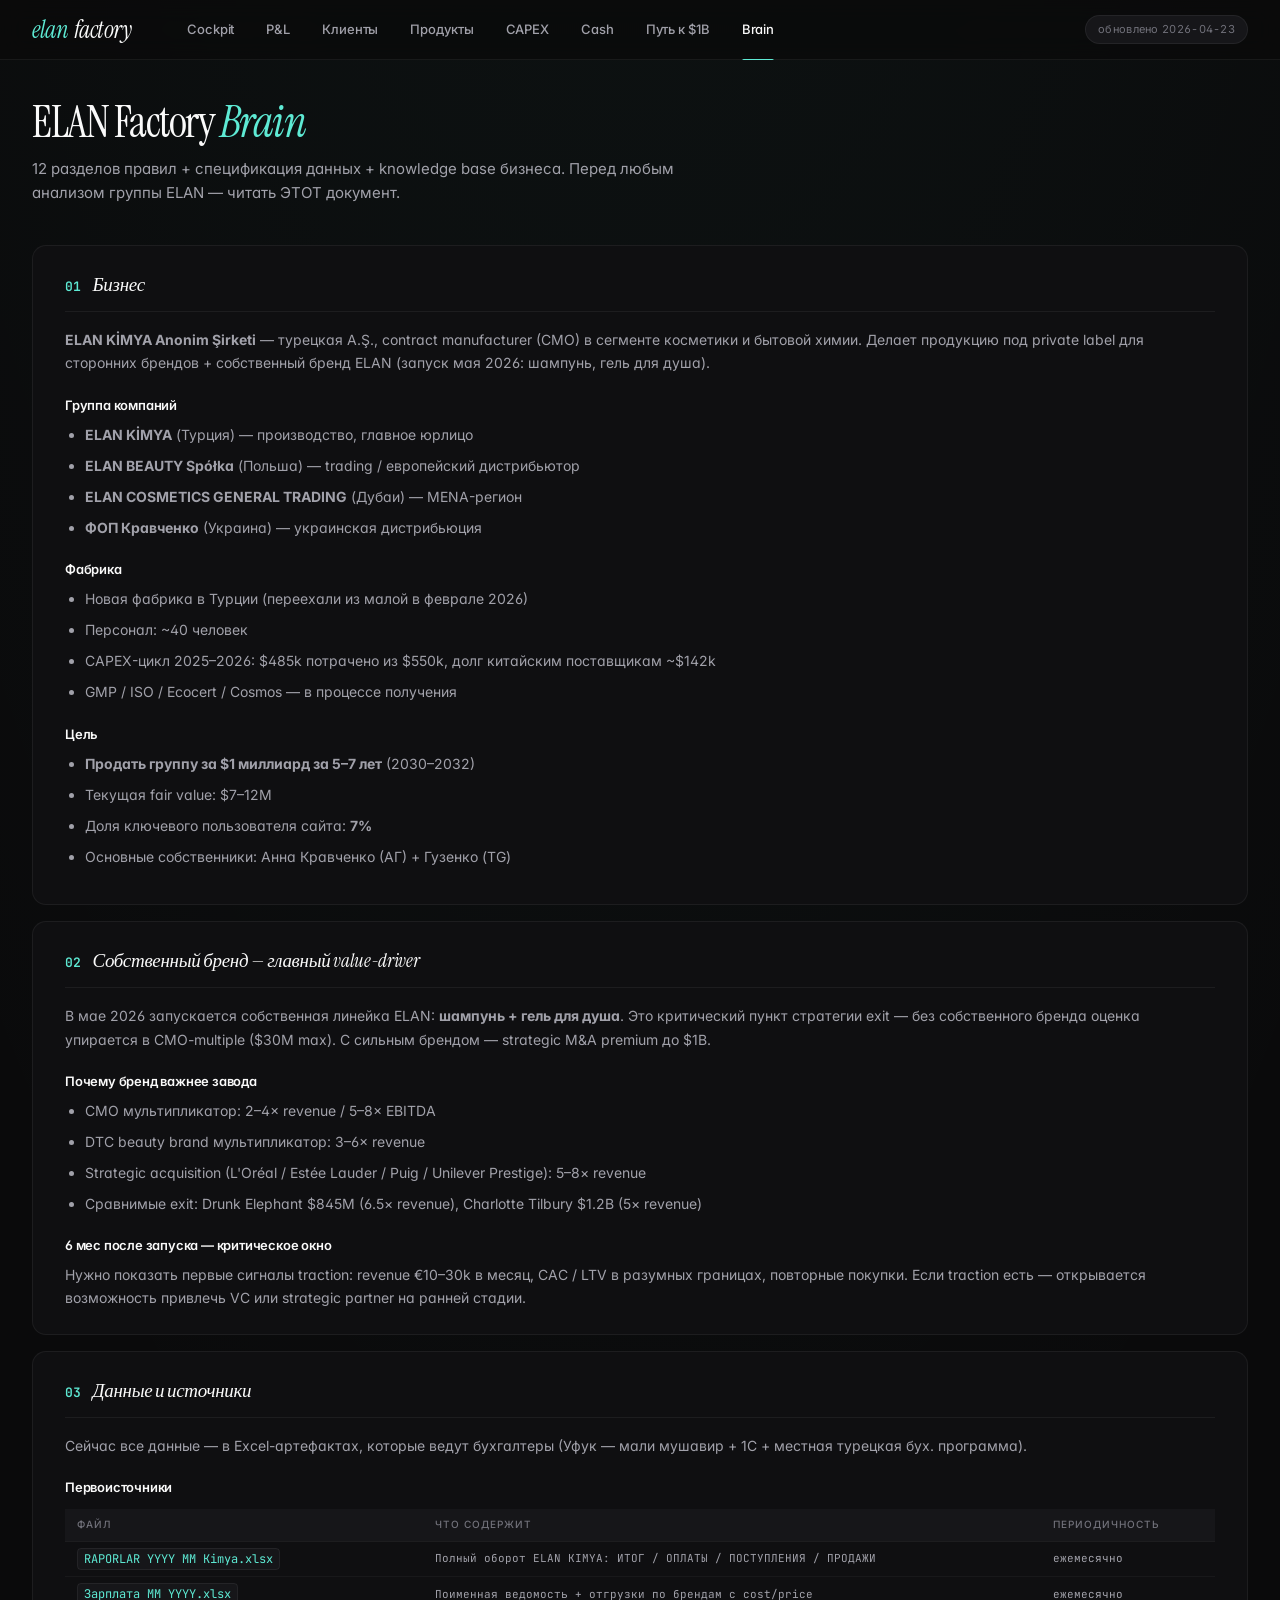
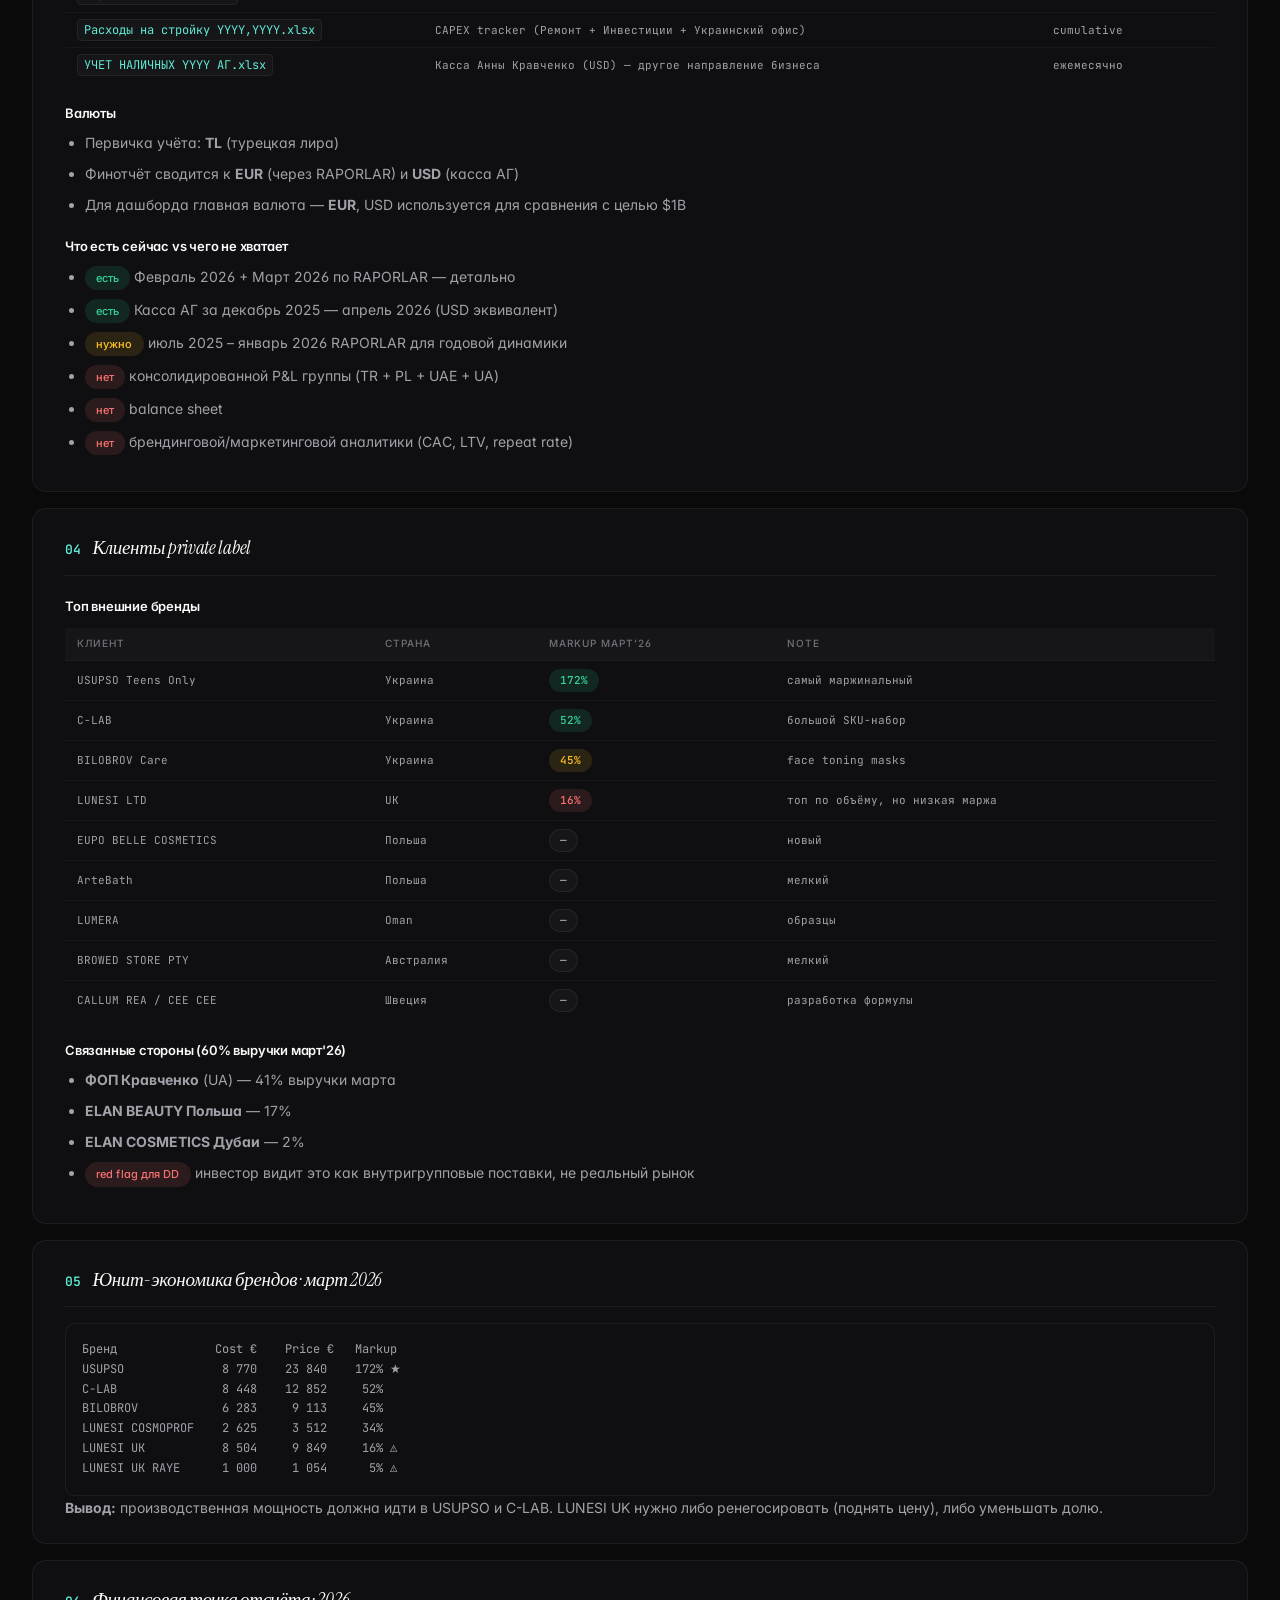
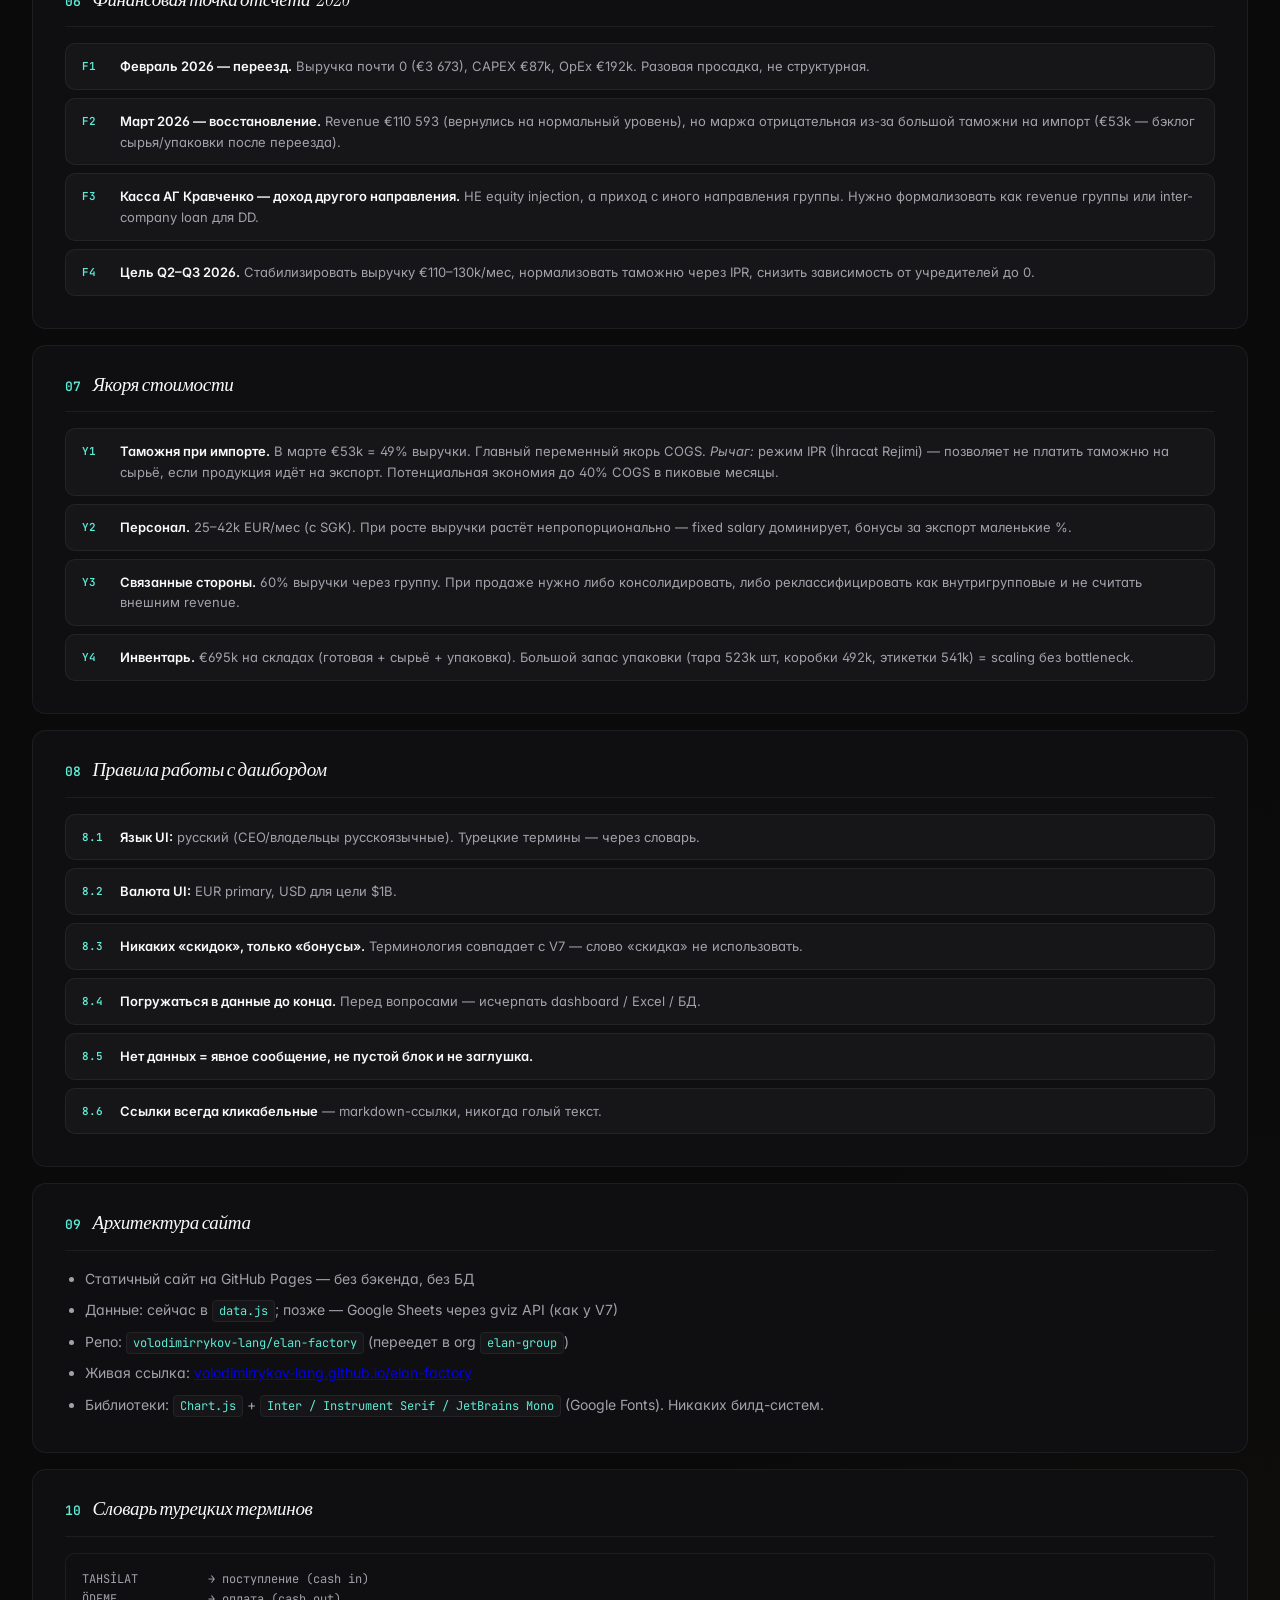
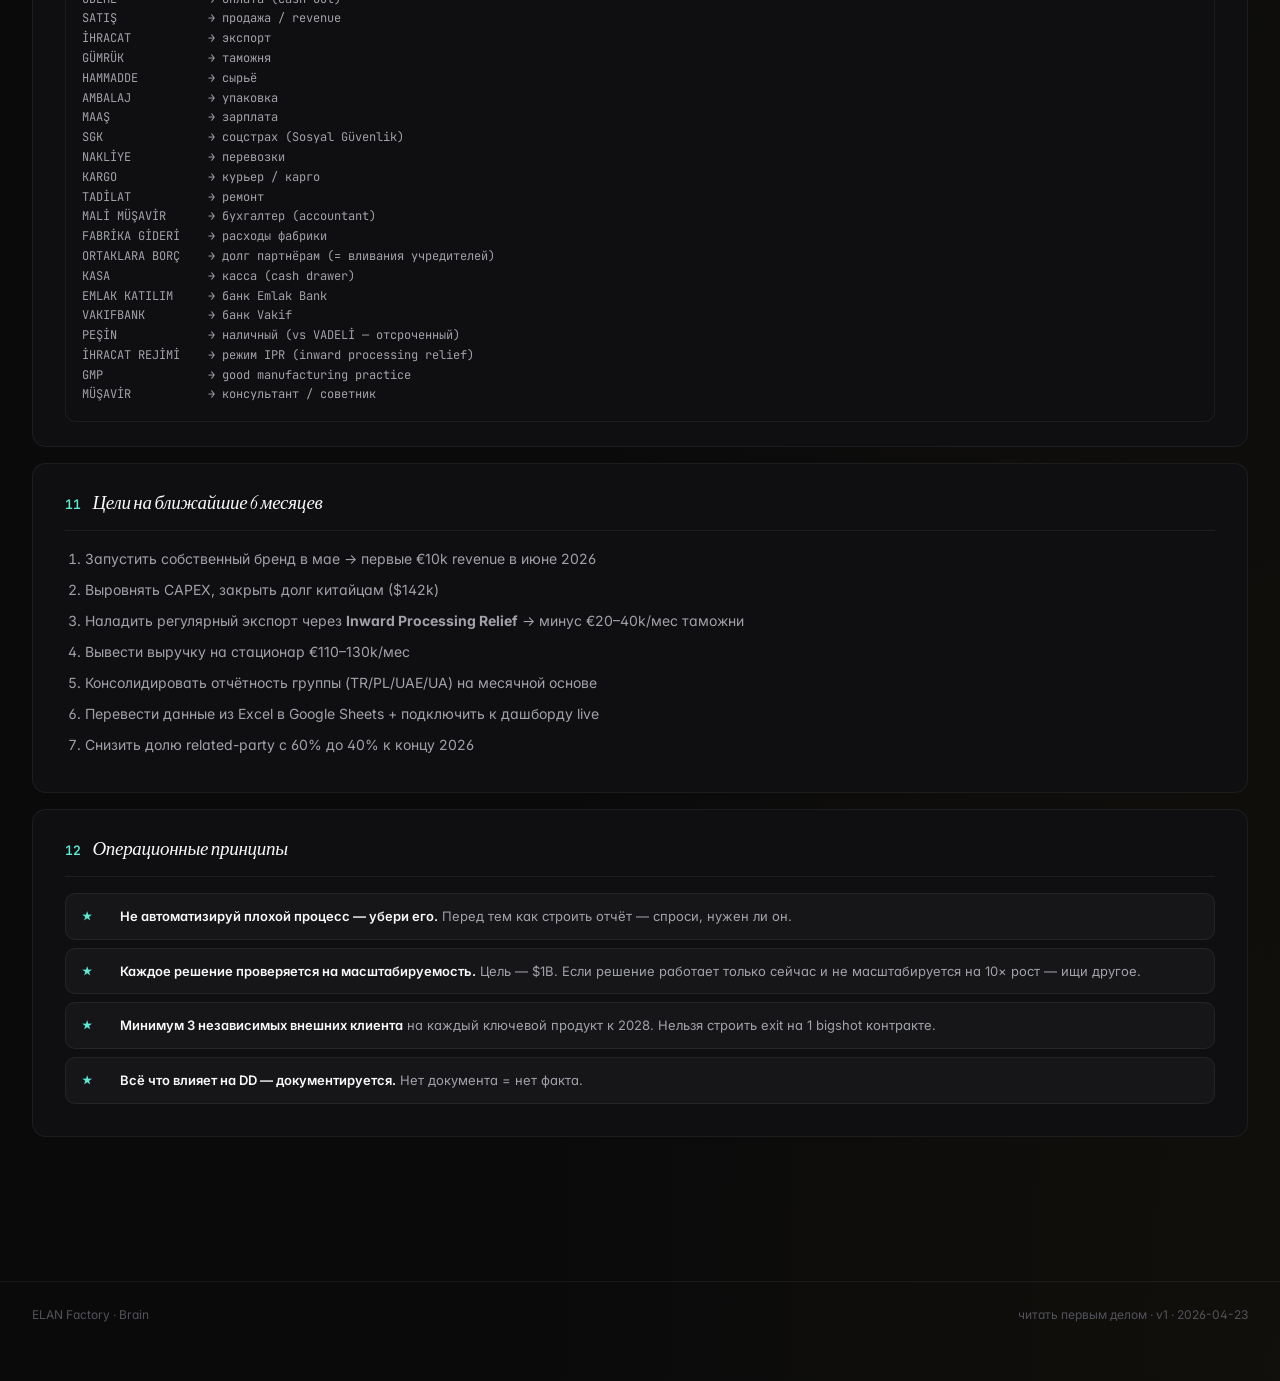
==== docs/brain.html @ 3dd820d6 "Premium redesign: Mercury/Ramp style, polished charts, V7-style brain" ====
<!doctype html>
<html lang="ru">
<head>
<meta charset="utf-8">
<meta name="viewport" content="width=device-width, initial-scale=1">
<title>ELAN Factory · Brain — правила и спецификация</title>
<link rel="preconnect" href="https://fonts.googleapis.com">
<link rel="preconnect" href="https://fonts.gstatic.com" crossorigin>
<link href="https://fonts.googleapis.com/css2?family=Instrument+Serif:ital@0;1&family=Inter:wght@400;500;600;700&family=JetBrains+Mono:wght@400;500;600&display=swap" rel="stylesheet">
<link rel="stylesheet" href="style.css">
</head>
<body>
<header>
  <a class="logo" href="index.html"><em>elan</em> factory</a>
  <nav>
    <a href="index.html">Cockpit</a>
    <a href="pnl.html">P&amp;L</a>
    <a href="clients.html">Клиенты</a>
    <a href="products.html">Продукты</a>
    <a href="capex.html">CAPEX</a>
    <a href="cashflow.html">Cash</a>
    <a href="path.html">Путь к $1B</a>
    <a href="brain.html" class="active">Brain</a>
  </nav>
  <span class="pill-date">обновлено 2026-04-23</span>
</header>

<main>
  <h1>ELAN Factory <em>Brain</em></h1>
  <p class="subtitle">12 разделов правил + спецификация данных + knowledge base бизнеса. Перед любым анализом группы ELAN — читать ЭТОТ документ.</p>

  <!-- 1. Бизнес -->
  <div class="section">
    <h2><span class="num">01</span>Бизнес</h2>
    <p><strong>ELAN KİMYA Anonim Şirketi</strong> — турецкая A.Ş., contract manufacturer (CMO) в сегменте косметики и бытовой химии. Делает продукцию под private label для сторонних брендов + собственный бренд ELAN (запуск мая 2026: шампунь, гель для душа).</p>

    <h3>Группа компаний</h3>
    <ul>
      <li><strong>ELAN KİMYA</strong> (Турция) — производство, главное юрлицо</li>
      <li><strong>ELAN BEAUTY Spółka</strong> (Польша) — trading / европейский дистрибьютор</li>
      <li><strong>ELAN COSMETICS GENERAL TRADING</strong> (Дубаи) — MENA-регион</li>
      <li><strong>ФОП Кравченко</strong> (Украина) — украинская дистрибьюция</li>
    </ul>

    <h3>Фабрика</h3>
    <ul>
      <li>Новая фабрика в Турции (переехали из малой в феврале 2026)</li>
      <li>Персонал: ~40 человек</li>
      <li>CAPEX-цикл 2025–2026: $485k потрачено из $550k, долг китайским поставщикам ~$142k</li>
      <li>GMP / ISO / Ecocert / Cosmos — в процессе получения</li>
    </ul>

    <h3>Цель</h3>
    <ul>
      <li><strong>Продать группу за $1 миллиард за 5–7 лет</strong> (2030–2032)</li>
      <li>Текущая fair value: $7–12M</li>
      <li>Доля ключевого пользователя сайта: <strong>7%</strong></li>
      <li>Основные собственники: Анна Кравченко (АГ) + Гузенко (TG)</li>
    </ul>
  </div>

  <!-- 2. Собственный бренд -->
  <div class="section">
    <h2><span class="num">02</span>Собственный бренд — главный value-driver</h2>
    <p>В мае 2026 запускается собственная линейка ELAN: <strong>шампунь + гель для душа</strong>. Это критический пункт стратегии exit — без собственного бренда оценка упирается в CMO-multiple ($30M max). С сильным брендом — strategic M&amp;A premium до $1B.</p>

    <h3>Почему бренд важнее завода</h3>
    <ul>
      <li>CMO мультипликатор: 2–4× revenue / 5–8× EBITDA</li>
      <li>DTC beauty brand мультипликатор: 3–6× revenue</li>
      <li>Strategic acquisition (L'Oréal / Estée Lauder / Puig / Unilever Prestige): 5–8× revenue</li>
      <li>Сравнимые exit: Drunk Elephant $845M (6.5× revenue), Charlotte Tilbury $1.2B (5× revenue)</li>
    </ul>

    <h3>6 мес после запуска — критическое окно</h3>
    <p>Нужно показать первые сигналы traction: revenue €10–30k в месяц, CAC / LTV в разумных границах, повторные покупки. Если traction есть — открывается возможность привлечь VC или strategic partner на ранней стадии.</p>
  </div>

  <!-- 3. Данные и источники -->
  <div class="section">
    <h2><span class="num">03</span>Данные и источники</h2>
    <p>Сейчас все данные — в Excel-артефактах, которые ведут бухгалтеры (Уфук — мали мушавир + 1С + местная турецкая бух. программа).</p>

    <h3>Первоисточники</h3>
    <table class="schema">
      <thead><tr><th>Файл</th><th>Что содержит</th><th>Периодичность</th></tr></thead>
      <tbody>
        <tr><td><code>RAPORLAR YYYY MM Kimya.xlsx</code></td><td>Полный оборот ELAN KIMYA: ИТОГ / ОПЛАТЫ / ПОСТУПЛЕНИЯ / ПРОДАЖИ</td><td>ежемесячно</td></tr>
        <tr><td><code>Зарплата MM YYYY.xlsx</code></td><td>Поименная ведомость + отгрузки по брендам с cost/price</td><td>ежемесячно</td></tr>
        <tr><td><code>Расходы на стройку YYYY,YYYY.xlsx</code></td><td>CAPEX tracker (Ремонт + Инвестиции + Украинский офис)</td><td>cumulative</td></tr>
        <tr><td><code>УЧЕТ НАЛИЧНЫХ YYYY АГ.xlsx</code></td><td>Касса Анны Кравченко (USD) — другое направление бизнеса</td><td>ежемесячно</td></tr>
      </tbody>
    </table>

    <h3>Валюты</h3>
    <ul>
      <li>Первичка учёта: <strong>TL</strong> (турецкая лира)</li>
      <li>Финотчёт сводится к <strong>EUR</strong> (через RAPORLAR) и <strong>USD</strong> (касса АГ)</li>
      <li>Для дашборда главная валюта — <strong>EUR</strong>, USD используется для сравнения с целью $1B</li>
    </ul>

    <h3>Что есть сейчас vs чего не хватает</h3>
    <ul>
      <li><span class="pill pos">есть</span> Февраль 2026 + Март 2026 по RAPORLAR — детально</li>
      <li><span class="pill pos">есть</span> Касса АГ за декабрь 2025 — апрель 2026 (USD эквивалент)</li>
      <li><span class="pill amber">нужно</span> июль 2025 – январь 2026 RAPORLAR для годовой динамики</li>
      <li><span class="pill red">нет</span> консолидированной P&amp;L группы (TR + PL + UAE + UA)</li>
      <li><span class="pill red">нет</span> balance sheet</li>
      <li><span class="pill red">нет</span> брендинговой/маркетинговой аналитики (CAC, LTV, repeat rate)</li>
    </ul>
  </div>

  <!-- 4. Клиенты private label -->
  <div class="section">
    <h2><span class="num">04</span>Клиенты private label</h2>

    <h3>Топ внешние бренды</h3>
    <table class="schema">
      <thead><tr><th>Клиент</th><th>Страна</th><th>Markup март'26</th><th>Note</th></tr></thead>
      <tbody>
        <tr><td>USUPSO Teens Only</td><td>Украина</td><td><span class="pill pos">172%</span></td><td>самый маржинальный</td></tr>
        <tr><td>C-LAB</td><td>Украина</td><td><span class="pill pos">52%</span></td><td>большой SKU-набор</td></tr>
        <tr><td>BILOBROV Care</td><td>Украина</td><td><span class="pill amber">45%</span></td><td>face toning masks</td></tr>
        <tr><td>LUNESI LTD</td><td>UK</td><td><span class="pill red">16%</span></td><td>топ по объёму, но низкая маржа</td></tr>
        <tr><td>EUPO BELLE COSMETICS</td><td>Польша</td><td><span class="pill">—</span></td><td>новый</td></tr>
        <tr><td>ArteBath</td><td>Польша</td><td><span class="pill">—</span></td><td>мелкий</td></tr>
        <tr><td>LUMERA</td><td>Oman</td><td><span class="pill">—</span></td><td>образцы</td></tr>
        <tr><td>BROWED STORE PTY</td><td>Австралия</td><td><span class="pill">—</span></td><td>мелкий</td></tr>
        <tr><td>CALLUM REA / CEE CEE</td><td>Швеция</td><td><span class="pill">—</span></td><td>разработка формулы</td></tr>
      </tbody>
    </table>

    <h3>Связанные стороны (60% выручки март'26)</h3>
    <ul>
      <li><strong>ФОП Кравченко</strong> (UA) — 41% выручки марта</li>
      <li><strong>ELAN BEAUTY Польша</strong> — 17%</li>
      <li><strong>ELAN COSMETICS Дубаи</strong> — 2%</li>
      <li><span class="pill red">red flag для DD</span> инвестор видит это как внутригрупповые поставки, не реальный рынок</li>
    </ul>
  </div>

  <!-- 5. Юнит-экономика брендов -->
  <div class="section">
    <h2><span class="num">05</span>Юнит-экономика брендов · март 2026</h2>
    <pre>Бренд              Cost €    Price €   Markup
USUPSO              8 770    23 840    172% ★
C-LAB               8 448    12 852     52%
BILOBROV            6 283     9 113     45%
LUNESI COSMOPROF    2 625     3 512     34%
LUNESI UK           8 504     9 849     16% ⚠
LUNESI UK RAYE      1 000     1 054      5% ⚠</pre>
    <p><strong>Вывод:</strong> производственная мощность должна идти в USUPSO и C-LAB. LUNESI UK нужно либо ренегосировать (поднять цену), либо уменьшать долю.</p>
  </div>

  <!-- 6. Финансы -->
  <div class="section">
    <h2><span class="num">06</span>Финансовая точка отсчёта · 2026</h2>
    <div class="rule"><span class="num">F1</span><div class="text"><strong>Февраль 2026 — переезд.</strong> Выручка почти 0 (€3 673), CAPEX €87k, OpEx €192k. Разовая просадка, не структурная.</div></div>
    <div class="rule"><span class="num">F2</span><div class="text"><strong>Март 2026 — восстановление.</strong> Revenue €110 593 (вернулись на нормальный уровень), но маржа отрицательная из-за большой таможни на импорт (€53k — бэклог сырья/упаковки после переезда).</div></div>
    <div class="rule"><span class="num">F3</span><div class="text"><strong>Касса АГ Кравченко — доход другого направления.</strong> НЕ equity injection, а приход с иного направления группы. Нужно формализовать как revenue группы или inter-company loan для DD.</div></div>
    <div class="rule"><span class="num">F4</span><div class="text"><strong>Цель Q2–Q3 2026.</strong> Стабилизировать выручку €110–130k/мес, нормализовать таможню через IPR, снизить зависимость от учредителей до 0.</div></div>
  </div>

  <!-- 7. Главные якоря стоимости -->
  <div class="section">
    <h2><span class="num">07</span>Якоря стоимости</h2>
    <div class="rule"><span class="num">Y1</span><div class="text"><strong>Таможня при импорте.</strong> В марте €53k = 49% выручки. Главный переменный якорь COGS. <em>Рычаг:</em> режим IPR (İhracat Rejimi) — позволяет не платить таможню на сырьё, если продукция идёт на экспорт. Потенциальная экономия до 40% COGS в пиковые месяцы.</div></div>
    <div class="rule"><span class="num">Y2</span><div class="text"><strong>Персонал.</strong> 25–42k EUR/мес (с SGK). При росте выручки растёт непропорционально — fixed salary доминирует, бонусы за экспорт маленькие %.</div></div>
    <div class="rule"><span class="num">Y3</span><div class="text"><strong>Связанные стороны.</strong> 60% выручки через группу. При продаже нужно либо консолидировать, либо реклассифицировать как внутригрупповые и не считать внешним revenue.</div></div>
    <div class="rule"><span class="num">Y4</span><div class="text"><strong>Инвентарь.</strong> €695k на складах (готовая + сырьё + упаковка). Большой запас упаковки (тара 523k шт, коробки 492k, этикетки 541k) = scaling без bottleneck.</div></div>
  </div>

  <!-- 8. Правила работы -->
  <div class="section">
    <h2><span class="num">08</span>Правила работы с дашбордом</h2>
    <div class="rule"><span class="num">8.1</span><div class="text"><strong>Язык UI:</strong> русский (CEO/владельцы русскоязычные). Турецкие термины — через словарь.</div></div>
    <div class="rule"><span class="num">8.2</span><div class="text"><strong>Валюта UI:</strong> EUR primary, USD для цели $1B.</div></div>
    <div class="rule"><span class="num">8.3</span><div class="text"><strong>Никаких «скидок», только «бонусы».</strong> Терминология совпадает с V7 — слово «скидка» не использовать.</div></div>
    <div class="rule"><span class="num">8.4</span><div class="text"><strong>Погружаться в данные до конца.</strong> Перед вопросами — исчерпать dashboard / Excel / БД.</div></div>
    <div class="rule"><span class="num">8.5</span><div class="text"><strong>Нет данных = явное сообщение, не пустой блок и не заглушка.</strong></div></div>
    <div class="rule"><span class="num">8.6</span><div class="text"><strong>Ссылки всегда кликабельные</strong> — markdown-ссылки, никогда голый текст.</div></div>
  </div>

  <!-- 9. Архитектура сайта -->
  <div class="section">
    <h2><span class="num">09</span>Архитектура сайта</h2>
    <ul>
      <li>Статичный сайт на GitHub Pages — без бэкенда, без БД</li>
      <li>Данные: сейчас в <code>data.js</code>; позже — Google Sheets через gviz API (как у V7)</li>
      <li>Репо: <code>volodimirrykov-lang/elan-factory</code> (переедет в org <code>elan-group</code>)</li>
      <li>Живая ссылка: <a href="https://volodimirrykov-lang.github.io/elan-factory/" target="_blank" rel="noopener">volodimirrykov-lang.github.io/elan-factory</a></li>
      <li>Библиотеки: <code>Chart.js</code> + <code>Inter / Instrument Serif / JetBrains Mono</code> (Google Fonts). Никаких билд-систем.</li>
    </ul>
  </div>

  <!-- 10. Турецкие термины -->
  <div class="section">
    <h2><span class="num">10</span>Словарь турецких терминов</h2>
    <pre>TAHSİLAT          → поступление (cash in)
ÖDEME             → оплата (cash out)
SATIŞ             → продажа / revenue
İHRACAT           → экспорт
GÜMRÜK            → таможня
HAMMADDE          → сырьё
AMBALAJ           → упаковка
MAAŞ              → зарплата
SGK               → соцстрах (Sosyal Güvenlik)
NAKLİYE           → перевозки
KARGO             → курьер / карго
TADİLAT           → ремонт
MALİ MÜŞAVİR      → бухгалтер (accountant)
FABRİKA GİDERİ    → расходы фабрики
ORTAKLARA BORÇ    → долг партнёрам (= вливания учредителей)
KASA              → касса (cash drawer)
EMLAK KATILIM     → банк Emlak Bank
VAKIFBANK         → банк Vakif
PEŞİN             → наличный (vs VADELİ — отсроченный)
İHRACAT REJİMİ    → режим IPR (inward processing relief)
GMP               → good manufacturing practice
MÜŞAVİR           → консультант / советник</pre>
  </div>

  <!-- 11. Цели Q2-Q3 -->
  <div class="section">
    <h2><span class="num">11</span>Цели на ближайшие 6 месяцев</h2>
    <ol>
      <li>Запустить собственный бренд в мае → первые €10k revenue в июне 2026</li>
      <li>Выровнять CAPEX, закрыть долг китайцам ($142k)</li>
      <li>Наладить регулярный экспорт через <strong>Inward Processing Relief</strong> → минус €20–40k/мес таможни</li>
      <li>Вывести выручку на стационар €110–130k/мес</li>
      <li>Консолидировать отчётность группы (TR/PL/UAE/UA) на месячной основе</li>
      <li>Перевести данные из Excel в Google Sheets + подключить к дашборду live</li>
      <li>Снизить долю related-party с 60% до 40% к концу 2026</li>
    </ol>
  </div>

  <!-- 12. Принципы -->
  <div class="section">
    <h2><span class="num">12</span>Операционные принципы</h2>
    <div class="rule"><span class="num">★</span><div class="text"><strong>Не автоматизируй плохой процесс — убери его.</strong> Перед тем как строить отчёт — спроси, нужен ли он.</div></div>
    <div class="rule"><span class="num">★</span><div class="text"><strong>Каждое решение проверяется на масштабируемость.</strong> Цель — $1B. Если решение работает только сейчас и не масштабируется на 10× рост — ищи другое.</div></div>
    <div class="rule"><span class="num">★</span><div class="text"><strong>Минимум 3 независимых внешних клиента</strong> на каждый ключевой продукт к 2028. Нельзя строить exit на 1 bigshot контракте.</div></div>
    <div class="rule"><span class="num">★</span><div class="text"><strong>Всё что влияет на DD — документируется.</strong> Нет документа = нет факта.</div></div>
  </div>
</main>

<footer>
  <div>ELAN Factory · Brain</div>
  <div>читать первым делом · v1 · 2026-04-23</div>
</footer>
</body>
</html>
---- docs/style.css ----
/* ELAN Factory — Premium dashboard theme
   Inspired by Mercury Bank / Ramp / Attio / Linear
   Sophisticated dark mode with warm neutrals and sage accent */

:root {
  /* Background layers */
  --bg: #0a0a0b;
  --surface: #0f0f11;
  --surface-2: #161619;
  --surface-3: #1c1c20;
  --surface-hover: #1f1f24;

  /* Borders */
  --border: rgba(255, 255, 255, 0.06);
  --border-strong: rgba(255, 255, 255, 0.10);
  --border-soft: rgba(255, 255, 255, 0.04);

  /* Text */
  --text: #fafafa;
  --text-muted: #a1a1aa;
  --text-dim: #71717a;
  --text-subtle: #52525b;

  /* Accent — sophisticated sage/teal */
  --accent: #5eead4;
  --accent-hover: #2dd4bf;
  --accent-soft: rgba(94, 234, 212, 0.12);
  --accent-border: rgba(94, 234, 212, 0.24);

  /* Semantic */
  --pos: #34d399;
  --pos-soft: rgba(52, 211, 153, 0.12);
  --neg: #f87171;
  --neg-soft: rgba(248, 113, 113, 0.12);
  --warn: #fbbf24;
  --warn-soft: rgba(251, 191, 36, 0.12);
  --info: #60a5fa;
  --info-soft: rgba(96, 165, 250, 0.12);

  /* Chart palette — curated, muted */
  --chart-1: #5eead4;
  --chart-2: #fbbf24;
  --chart-3: #f87171;
  --chart-4: #a78bfa;
  --chart-5: #60a5fa;
  --chart-6: #fb923c;
  --chart-7: #c084fc;
  --chart-8: #9ca3af;

  /* Typography */
  --font-serif: 'Instrument Serif', 'Fraunces', Georgia, serif;
  --font-sans: 'Inter', -apple-system, BlinkMacSystemFont, 'Segoe UI', system-ui, sans-serif;
  --font-mono: 'JetBrains Mono', 'SF Mono', Menlo, Consolas, monospace;

  /* Spacing scale */
  --space-1: 4px;
  --space-2: 8px;
  --space-3: 12px;
  --space-4: 16px;
  --space-5: 20px;
  --space-6: 24px;
  --space-8: 32px;
  --space-10: 40px;
  --space-12: 48px;
  --space-16: 64px;

  /* Radius */
  --radius-sm: 6px;
  --radius: 10px;
  --radius-lg: 14px;
  --radius-xl: 20px;

  /* Shadows */
  --shadow-sm: 0 1px 2px rgba(0, 0, 0, 0.4);
  --shadow: 0 4px 12px rgba(0, 0, 0, 0.35);
  --shadow-lg: 0 20px 40px rgba(0, 0, 0, 0.5);

  /* Legacy aliases for old markup compatibility */
  --bg-card: var(--surface);
  --text-dim: #71717a;
}

* { box-sizing: border-box; margin: 0; padding: 0; -webkit-font-smoothing: antialiased; -moz-osx-font-smoothing: grayscale; }

html { font-feature-settings: 'cv02','cv03','cv04','cv11'; }

body {
  background: var(--bg);
  color: var(--text);
  font-family: var(--font-sans);
  font-size: 14px;
  line-height: 1.55;
  min-height: 100vh;
  background-image:
    radial-gradient(ellipse 80% 50% at 50% -20%, rgba(94, 234, 212, 0.05), transparent),
    radial-gradient(ellipse 60% 40% at 100% 100%, rgba(251, 191, 36, 0.03), transparent);
}

/* ============ Header ============ */

header {
  position: sticky; top: 0; z-index: 50;
  background: rgba(10, 10, 11, 0.80);
  backdrop-filter: saturate(180%) blur(12px);
  -webkit-backdrop-filter: saturate(180%) blur(12px);
  border-bottom: 1px solid var(--border);
  padding: 0 var(--space-8);
  height: 60px;
  display: flex; align-items: center; gap: var(--space-6);
}

header .logo {
  font-family: var(--font-serif);
  font-size: 24px;
  font-weight: 400;
  letter-spacing: -0.5px;
  color: var(--text);
  font-style: italic;
  text-decoration: none;
  line-height: 1;
  white-space: nowrap;
}

header .logo em {
  color: var(--accent);
  font-style: italic;
  margin-right: 2px;
  font-weight: 500;
}

header nav { display: flex; gap: 0; margin-left: var(--space-4); overflow-x: auto; }

header nav a {
  position: relative;
  color: var(--text-muted);
  text-decoration: none;
  padding: 0 var(--space-4);
  height: 60px;
  display: flex; align-items: center;
  font-size: 13px;
  font-weight: 500;
  transition: color 0.15s ease;
  letter-spacing: -0.1px;
  white-space: nowrap;
}

header nav a:hover { color: var(--text); }
header nav a.active { color: var(--text); }
header nav a.active::after {
  content: '';
  position: absolute;
  bottom: -1px;
  left: var(--space-4);
  right: var(--space-4);
  height: 2px;
  background: var(--accent);
  border-radius: 2px 2px 0 0;
}

header .pill-date {
  margin-left: auto;
  padding: 5px 12px;
  font-size: 11px;
  color: var(--text-dim);
  background: var(--surface-2);
  border: 1px solid var(--border);
  border-radius: 20px;
  letter-spacing: 0.3px;
  font-variant-numeric: tabular-nums;
  white-space: nowrap;
}

/* ============ Main ============ */

main { max-width: 1280px; margin: 0 auto; padding: var(--space-10) var(--space-8) var(--space-16); }

h1 {
  font-family: var(--font-serif);
  font-size: 44px;
  font-weight: 400;
  letter-spacing: -1.5px;
  color: var(--text);
  line-height: 1.02;
  margin-bottom: var(--space-3);
}

h1 em { font-style: italic; color: var(--accent); }

h2 {
  font-size: 11px;
  font-weight: 600;
  color: var(--text-dim);
  text-transform: uppercase;
  letter-spacing: 1.8px;
  margin: var(--space-10) 0 var(--space-4);
}

h3 {
  font-size: 14px;
  font-weight: 600;
  color: var(--text);
  margin-bottom: var(--space-3);
  letter-spacing: -0.2px;
}

.subtitle {
  color: var(--text-muted);
  font-size: 15px;
  line-height: 1.6;
  margin-bottom: var(--space-10);
  max-width: 72ch;
}

/* ============ Grid ============ */

.grid { display: grid; gap: var(--space-4); }
.grid-2 { grid-template-columns: repeat(2, 1fr); }
.grid-3 { grid-template-columns: repeat(3, 1fr); }
.grid-4 { grid-template-columns: repeat(4, 1fr); }

@media (max-width: 1100px) { .grid-4 { grid-template-columns: repeat(2, 1fr); } }
@media (max-width: 800px) { .grid-3 { grid-template-columns: repeat(2, 1fr); } }
@media (max-width: 600px) {
  .grid-2, .grid-3, .grid-4 { grid-template-columns: 1fr; }
  main { padding: var(--space-6) var(--space-4) var(--space-12); }
  h1 { font-size: 32px; }
  header { padding: 0 var(--space-4); }
}

/* ============ Cards ============ */

.card {
  background: var(--surface);
  border: 1px solid var(--border);
  border-radius: var(--radius-lg);
  padding: var(--space-6);
  transition: border-color 0.15s ease;
}

.card:hover { border-color: var(--border-strong); }

/* ============ KPI ============ */

.kpi {
  background: var(--surface);
  border: 1px solid var(--border);
  border-radius: var(--radius-lg);
  padding: var(--space-5) var(--space-6);
  transition: all 0.15s ease;
  position: relative;
  overflow: hidden;
}

.kpi::before {
  content: '';
  position: absolute; top: 0; left: 0; right: 0; height: 1px;
  background: linear-gradient(90deg, transparent, rgba(255,255,255,0.08), transparent);
}

.kpi:hover { border-color: var(--border-strong); background: var(--surface-2); }

.kpi .label {
  color: var(--text-dim);
  font-size: 10.5px;
  font-weight: 600;
  text-transform: uppercase;
  letter-spacing: 1.3px;
  margin-bottom: var(--space-2);
}

.kpi .value {
  font-size: 32px;
  font-weight: 500;
  letter-spacing: -0.8px;
  color: var(--text);
  line-height: 1.1;
  font-variant-numeric: tabular-nums;
  font-feature-settings: 'tnum';
}

.kpi .sub { color: var(--text-dim); font-size: 12px; margin-top: var(--space-2); line-height: 1.4; }

.pos { color: var(--pos); }
.neg { color: var(--neg); }
.warn { color: var(--warn); }
.dim { color: var(--text-dim); }
.muted { color: var(--text-muted); }

/* ============ Tables ============ */

table { width: 100%; border-collapse: collapse; font-size: 13px; }

th {
  text-align: left;
  padding: var(--space-3) var(--space-4);
  color: var(--text-dim);
  font-weight: 500;
  font-size: 10.5px;
  text-transform: uppercase;
  letter-spacing: 1px;
  border-bottom: 1px solid var(--border);
  white-space: nowrap;
}

td {
  padding: var(--space-3) var(--space-4);
  border-bottom: 1px solid var(--border-soft);
  color: var(--text);
}

th.num, td.num {
  text-align: right;
  font-variant-numeric: tabular-nums;
  font-feature-settings: 'tnum';
  font-size: 13px;
}

tr:last-child td { border-bottom: none; }
tr:hover td { background: rgba(255, 255, 255, 0.02); }

/* ============ Pills ============ */

.pill {
  display: inline-flex;
  align-items: center;
  gap: 4px;
  padding: 2px 10px;
  font-size: 11px;
  font-weight: 500;
  border-radius: 20px;
  background: var(--surface-2);
  color: var(--text-muted);
  border: 1px solid var(--border);
  letter-spacing: 0.1px;
  white-space: nowrap;
}

.pill.green, .pill.pos { background: var(--pos-soft); color: var(--pos); border-color: transparent; }
.pill.red, .pill.neg { background: var(--neg-soft); color: var(--neg); border-color: transparent; }
.pill.amber, .pill.warn { background: var(--warn-soft); color: var(--warn); border-color: transparent; }
.pill.blue, .pill.info { background: var(--info-soft); color: var(--info); border-color: transparent; }
.pill.accent { background: var(--accent-soft); color: var(--accent); border-color: transparent; }

/* ============ Bar ============ */

.bar {
  height: 6px;
  background: var(--surface-3);
  border-radius: 3px;
  overflow: hidden;
  margin: var(--space-2) 0;
}

.bar > div {
  height: 100%;
  background: linear-gradient(90deg, var(--accent), var(--accent-hover));
  border-radius: 3px;
  transition: width 0.8s cubic-bezier(0.22, 1, 0.36, 1);
}

/* ============ Callouts ============ */

.callout {
  background: var(--surface);
  border: 1px solid var(--border);
  border-left: 3px solid var(--accent);
  padding: var(--space-4) var(--space-5);
  border-radius: var(--radius);
  margin: var(--space-4) 0;
  font-size: 13.5px;
  color: var(--text-muted);
  line-height: 1.65;
}

.callout strong { color: var(--text); font-weight: 600; }

.callout.green { border-left-color: var(--pos); background: linear-gradient(90deg, var(--pos-soft), var(--surface)); }
.callout.red { border-left-color: var(--neg); background: linear-gradient(90deg, var(--neg-soft), var(--surface)); }
.callout.amber { border-left-color: var(--warn); background: linear-gradient(90deg, var(--warn-soft), var(--surface)); }

/* ============ Charts ============ */

.chart-wrap { position: relative; height: 300px; margin: var(--space-2) 0; }
.chart-wrap.tall { height: 380px; }
.chart-wrap.short { height: 220px; }

/* ============ Footer ============ */

footer {
  max-width: 1280px;
  margin: var(--space-16) auto var(--space-8);
  padding: var(--space-6) var(--space-8);
  color: var(--text-subtle);
  font-size: 12px;
  border-top: 1px solid var(--border);
  display: flex;
  justify-content: space-between;
  align-items: center;
  flex-wrap: wrap;
  gap: var(--space-2);
}

footer a { color: var(--text-muted); text-decoration: none; }
footer a:hover { color: var(--accent); }

/* ============ Code ============ */

code {
  font-family: var(--font-mono);
  font-size: 12px;
  background: var(--surface-2);
  padding: 2px 6px;
  border-radius: 4px;
  color: var(--accent);
  border: 1px solid var(--border);
}

pre {
  font-family: var(--font-mono);
  font-size: 12px;
  background: var(--surface);
  border: 1px solid var(--border);
  padding: var(--space-4);
  border-radius: var(--radius);
  overflow-x: auto;
  color: var(--text-muted);
  line-height: 1.65;
}

/* ============ Section (brain-style) ============ */

.section {
  background: var(--surface);
  border: 1px solid var(--border);
  border-radius: var(--radius-lg);
  padding: var(--space-6) var(--space-8);
  margin-bottom: var(--space-4);
}

.section h2 {
  font-size: 19px;
  font-weight: 400;
  color: var(--text);
  text-transform: none;
  letter-spacing: -0.3px;
  margin: 0 0 var(--space-4);
  padding-bottom: var(--space-3);
  border-bottom: 1px solid var(--border);
  font-family: var(--font-serif);
  font-style: italic;
}

.section h2 .num {
  color: var(--accent);
  font-family: var(--font-mono);
  font-style: normal;
  font-size: 13px;
  margin-right: var(--space-3);
  font-weight: 600;
}

.section h3 {
  font-size: 13px;
  font-weight: 600;
  color: var(--text);
  margin: var(--space-5) 0 var(--space-2);
  text-transform: none;
  letter-spacing: -0.2px;
}

.section p, .section li { color: var(--text-muted); line-height: 1.65; font-size: 14px; }
.section ul, .section ol { padding-left: var(--space-5); margin-bottom: var(--space-3); }
.section li { margin-bottom: var(--space-2); }

.rule {
  display: flex;
  gap: var(--space-3);
  padding: var(--space-3) var(--space-4);
  background: var(--surface-2);
  border-radius: var(--radius);
  margin-bottom: var(--space-2);
  border: 1px solid var(--border);
}

.rule .num { font-family: var(--font-mono); font-size: 11px; font-weight: 600; color: var(--accent); min-width: 26px; padding-top: 2px; }
.rule .text { font-size: 13px; color: var(--text-muted); line-height: 1.6; }
.rule .text strong { color: var(--text); font-weight: 600; }

table.schema { font-size: 11.5px; margin: var(--space-3) 0; }
table.schema th { background: var(--surface-2); padding: var(--space-2) var(--space-3); font-size: 10px; letter-spacing: 1px; }
table.schema td { padding: var(--space-2) var(--space-3); font-family: var(--font-mono); font-size: 11px; color: var(--text-muted); }
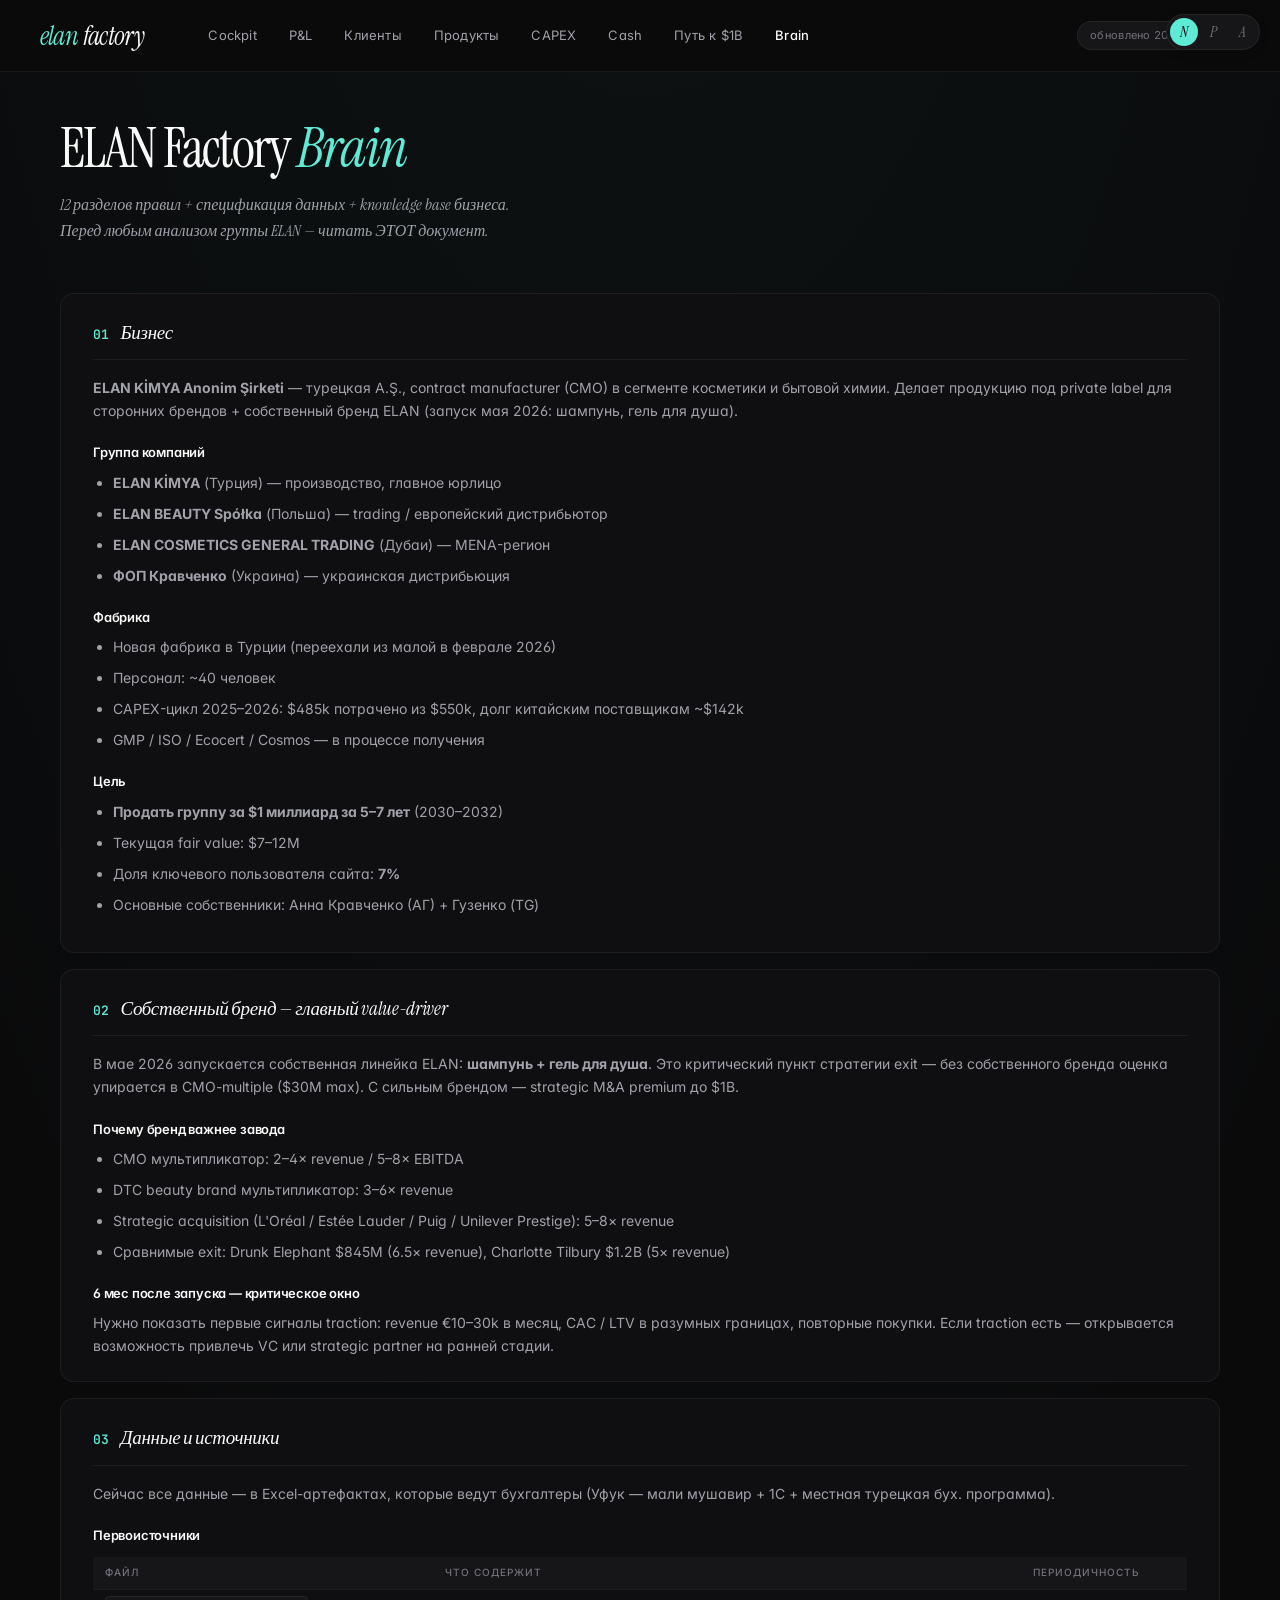
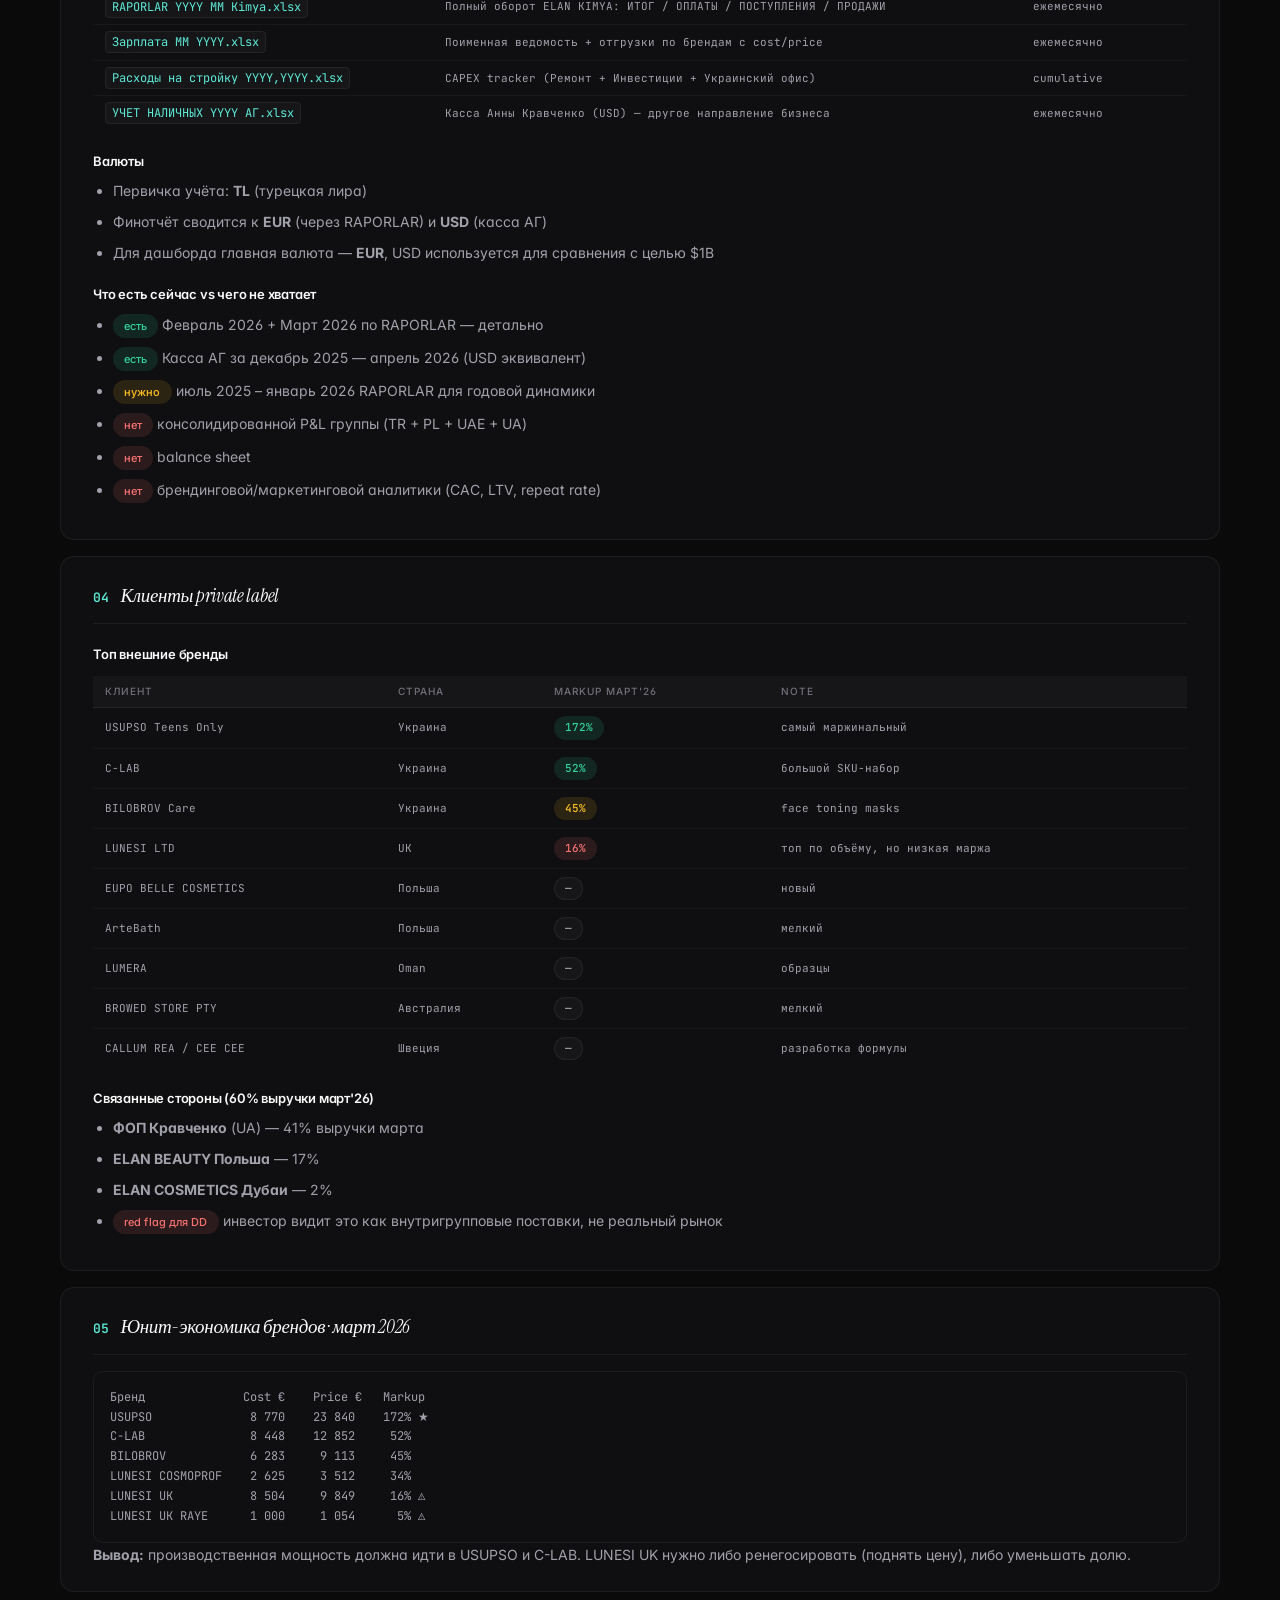
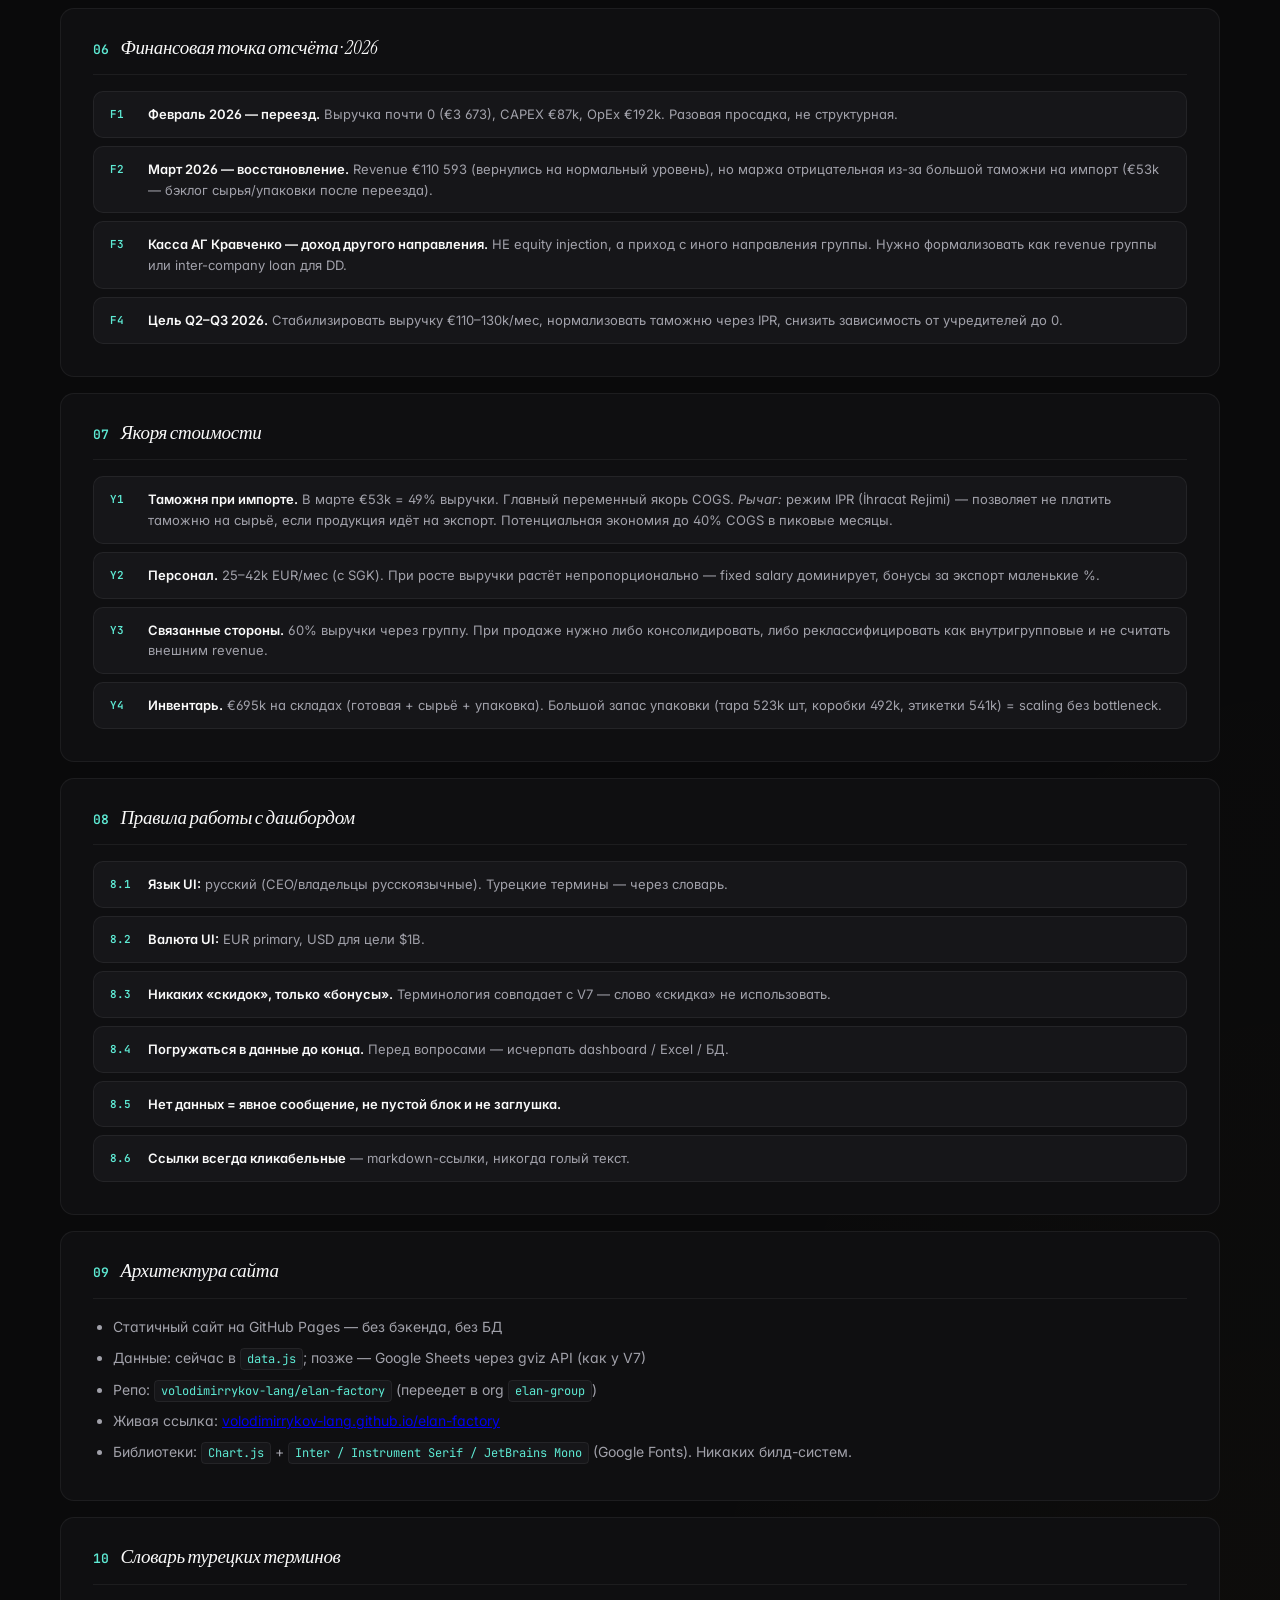
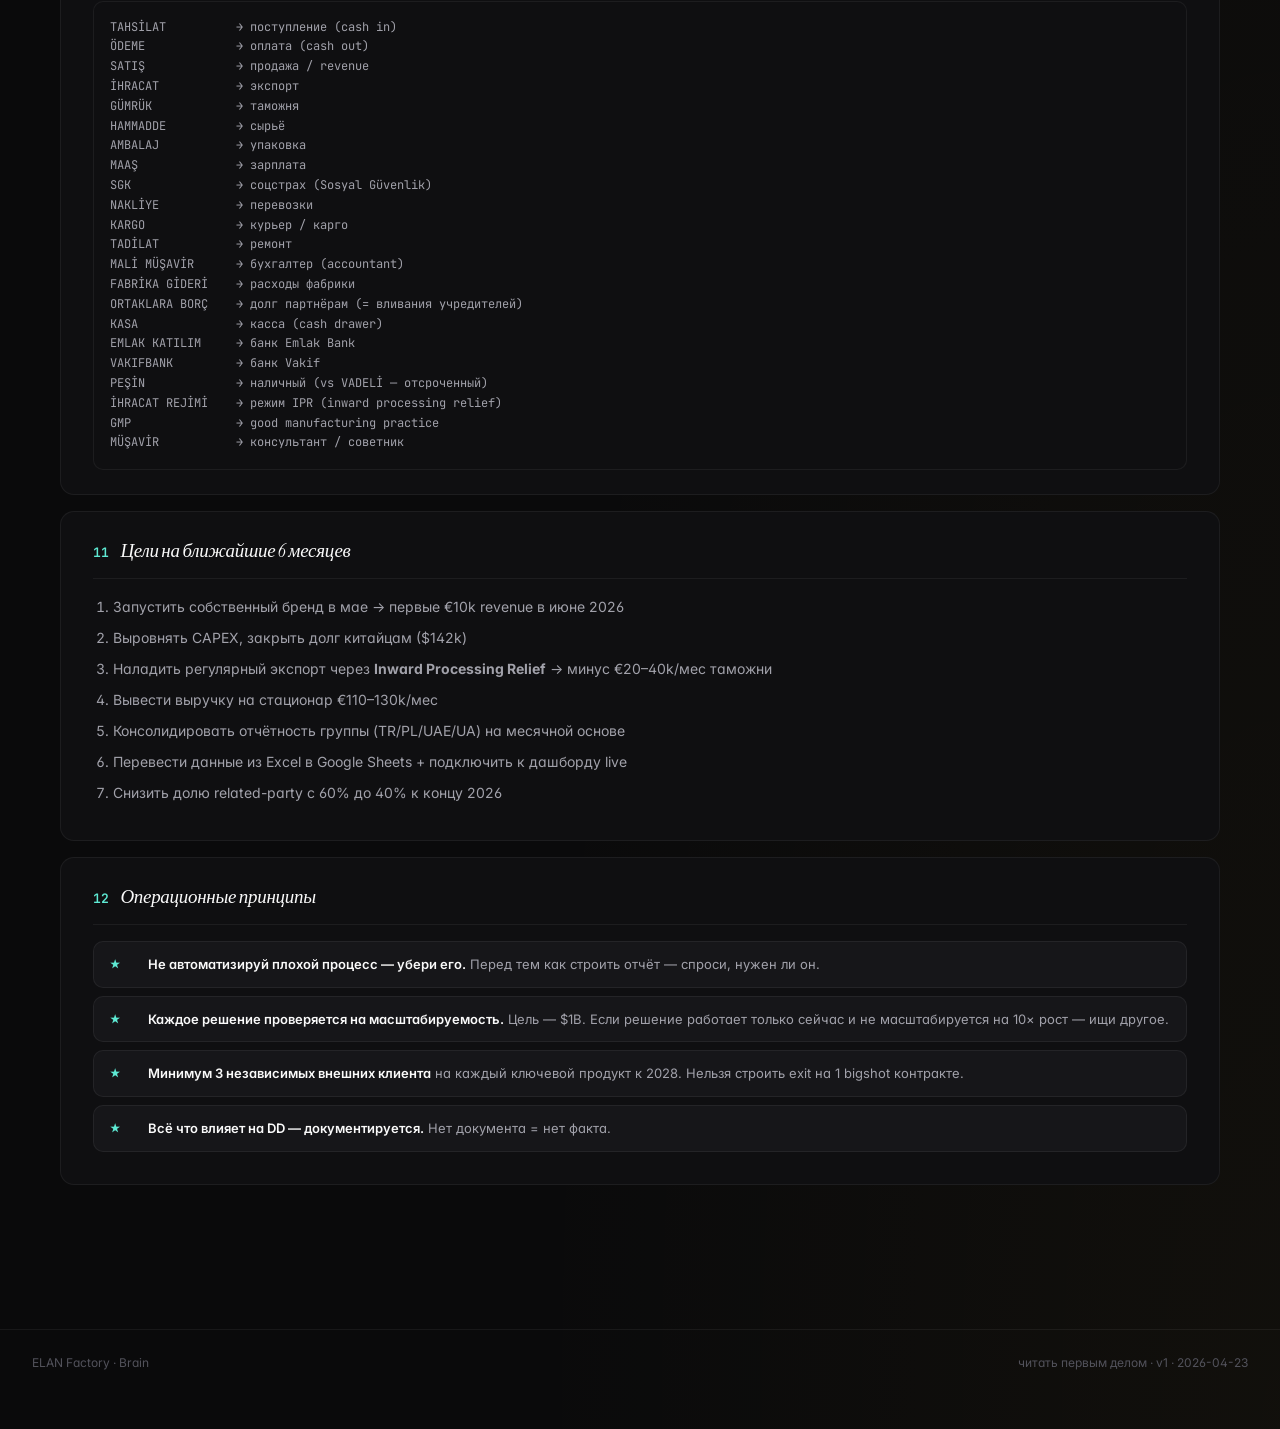
==== commit e05f8c1a: "Fix theme switcher (V7-style NPA letters auto-mount) + luxury type pass" ====
--- a/docs/brain.html
+++ b/docs/brain.html
@@ -8,6 +8,8 @@
 <link rel="preconnect" href="https://fonts.gstatic.com" crossorigin>
 <link href="https://fonts.googleapis.com/css2?family=Instrument+Serif:ital@0;1&family=Inter:wght@400;500;600;700&family=JetBrains+Mono:wght@400;500;600&display=swap" rel="stylesheet">
 <link rel="stylesheet" href="style.css">
+<link rel="stylesheet" href="style-themes.css">
+<script src="theme.js"></script>
 </head>
 <body>
 <header>
@@ -248,5 +250,6 @@
   <div>ELAN Factory · Brain</div>
   <div>читать первым делом · v1 · 2026-04-23</div>
 </footer>
+
 </body>
 </html>
--- a/docs/style.css
+++ b/docs/style.css
@@ -100,20 +100,18 @@
 
 header {
   position: sticky; top: 0; z-index: 50;
-  background: rgba(10, 10, 11, 0.80);
-  backdrop-filter: saturate(180%) blur(12px);
-  -webkit-backdrop-filter: saturate(180%) blur(12px);
+  background: var(--bg);
   border-bottom: 1px solid var(--border);
-  padding: 0 var(--space-8);
-  height: 60px;
-  display: flex; align-items: center; gap: var(--space-6);
+  padding: 0 var(--space-10);
+  height: 72px;
+  display: flex; align-items: center; gap: var(--space-8);
 }
 
 header .logo {
   font-family: var(--font-serif);
-  font-size: 24px;
+  font-size: 26px;
   font-weight: 400;
-  letter-spacing: -0.5px;
+  letter-spacing: -0.8px;
   color: var(--text);
   font-style: italic;
   text-decoration: none;
@@ -128,33 +126,39 @@
   font-weight: 500;
 }
 
-header nav { display: flex; gap: 0; margin-left: var(--space-4); overflow-x: auto; }
+header nav {
+  display: flex; gap: 0;
+  margin-left: var(--space-4);
+  overflow-x: auto;
+  scrollbar-width: none;
+  -ms-overflow-style: none;
+}
+header nav::-webkit-scrollbar { display: none; }
 
 header nav a {
   position: relative;
   color: var(--text-muted);
   text-decoration: none;
   padding: 0 var(--space-4);
-  height: 60px;
+  height: 72px;
   display: flex; align-items: center;
   font-size: 13px;
-  font-weight: 500;
-  transition: color 0.15s ease;
-  letter-spacing: -0.1px;
+  font-weight: 400;
+  transition: color 0.2s ease;
+  letter-spacing: 0.2px;
   white-space: nowrap;
 }
 
 header nav a:hover { color: var(--text); }
-header nav a.active { color: var(--text); }
+header nav a.active { color: var(--text); font-weight: 500; }
 header nav a.active::after {
   content: '';
   position: absolute;
   bottom: -1px;
   left: var(--space-4);
   right: var(--space-4);
-  height: 2px;
+  height: 1px;
   background: var(--accent);
-  border-radius: 2px 2px 0 0;
 }
 
 header .pill-date {
@@ -172,43 +176,53 @@
 
 /* ============ Main ============ */
 
-main { max-width: 1280px; margin: 0 auto; padding: var(--space-10) var(--space-8) var(--space-16); }
+main {
+  max-width: 1240px;
+  margin: 0 auto;
+  padding: var(--space-12) var(--space-10) var(--space-16);
+}
 
 h1 {
   font-family: var(--font-serif);
-  font-size: 44px;
+  font-size: 56px;
   font-weight: 400;
-  letter-spacing: -1.5px;
-  color: var(--text);
-  line-height: 1.02;
-  margin-bottom: var(--space-3);
+  letter-spacing: -2px;
+  color: var(--text);
+  line-height: 1;
+  margin-bottom: var(--space-4);
 }
 
 h1 em { font-style: italic; color: var(--accent); }
 
 h2 {
-  font-size: 11px;
+  font-size: 10.5px;
   font-weight: 600;
   color: var(--text-dim);
   text-transform: uppercase;
-  letter-spacing: 1.8px;
-  margin: var(--space-10) 0 var(--space-4);
+  letter-spacing: 2.4px;
+  margin: var(--space-12) 0 var(--space-5);
+  position: relative;
+  padding-bottom: var(--space-3);
+  border-bottom: 1px solid var(--border);
 }
 
 h3 {
   font-size: 14px;
-  font-weight: 600;
-  color: var(--text);
-  margin-bottom: var(--space-3);
+  font-weight: 500;
+  color: var(--text);
+  margin-bottom: var(--space-4);
   letter-spacing: -0.2px;
 }
 
 .subtitle {
   color: var(--text-muted);
-  font-size: 15px;
-  line-height: 1.6;
-  margin-bottom: var(--space-10);
-  max-width: 72ch;
+  font-size: 16px;
+  line-height: 1.65;
+  margin-bottom: var(--space-12);
+  max-width: 68ch;
+  font-family: var(--font-serif);
+  font-style: italic;
+  font-weight: 400;
 }
 
 /* ============ Grid ============ */
@@ -219,12 +233,45 @@
 .grid-4 { grid-template-columns: repeat(4, 1fr); }
 
 @media (max-width: 1100px) { .grid-4 { grid-template-columns: repeat(2, 1fr); } }
-@media (max-width: 800px) { .grid-3 { grid-template-columns: repeat(2, 1fr); } }
+@media (max-width: 800px) {
+  .grid-3 { grid-template-columns: repeat(2, 1fr); }
+  .grid-2 { grid-template-columns: 1fr; }
+  h1 { font-size: 36px; }
+  main { padding: var(--space-8) var(--space-5) var(--space-12); }
+}
 @media (max-width: 600px) {
   .grid-2, .grid-3, .grid-4 { grid-template-columns: 1fr; }
   main { padding: var(--space-6) var(--space-4) var(--space-12); }
-  h1 { font-size: 32px; }
-  header { padding: 0 var(--space-4); }
+  h1 { font-size: 28px; letter-spacing: -1px; }
+  .subtitle { font-size: 14px; margin-bottom: var(--space-6); }
+  header { padding: 0 var(--space-4); height: 56px; }
+  header nav { margin-left: 0; gap: 0; }
+  header nav a { padding: 0 var(--space-3); font-size: 12px; height: 56px; }
+  header .logo { font-size: 18px; }
+  header .pill-date { display: none; }
+  .card, .kpi { padding: var(--space-4) var(--space-5); }
+  .kpi .value { font-size: 24px; }
+  .kpi .label { font-size: 10px; }
+  .chart-wrap { height: 240px; }
+  .chart-wrap.tall { height: 280px; }
+  .section { padding: var(--space-5) var(--space-5); }
+  .section h2 { font-size: 16px; }
+  /* Tables wrap for horizontal scroll on mobile */
+  .card > table, .section > table, main > table {
+    display: block;
+    overflow-x: auto;
+    -webkit-overflow-scrolling: touch;
+    white-space: nowrap;
+  }
+  th, td { padding: var(--space-2) var(--space-3); font-size: 12px; }
+  th { font-size: 10px; }
+}
+
+/* Mobile: scrollbar aesthetics */
+@media (max-width: 600px) {
+  ::-webkit-scrollbar { height: 4px; }
+  ::-webkit-scrollbar-track { background: transparent; }
+  ::-webkit-scrollbar-thumb { background: var(--border-strong); border-radius: 2px; }
 }
 
 /* ============ Cards ============ */
@@ -233,8 +280,8 @@
   background: var(--surface);
   border: 1px solid var(--border);
   border-radius: var(--radius-lg);
-  padding: var(--space-6);
-  transition: border-color 0.15s ease;
+  padding: var(--space-8);
+  transition: border-color 0.2s ease;
 }
 
 .card:hover { border-color: var(--border-strong); }
@@ -261,24 +308,25 @@
 
 .kpi .label {
   color: var(--text-dim);
-  font-size: 10.5px;
+  font-size: 10px;
   font-weight: 600;
   text-transform: uppercase;
-  letter-spacing: 1.3px;
-  margin-bottom: var(--space-2);
+  letter-spacing: 1.6px;
+  margin-bottom: var(--space-3);
 }
 
 .kpi .value {
-  font-size: 32px;
-  font-weight: 500;
-  letter-spacing: -0.8px;
-  color: var(--text);
-  line-height: 1.1;
+  font-family: var(--font-serif);
+  font-size: 40px;
+  font-weight: 400;
+  letter-spacing: -1.2px;
+  color: var(--text);
+  line-height: 1;
   font-variant-numeric: tabular-nums;
   font-feature-settings: 'tnum';
 }
 
-.kpi .sub { color: var(--text-dim); font-size: 12px; margin-top: var(--space-2); line-height: 1.4; }
+.kpi .sub { color: var(--text-dim); font-size: 12px; margin-top: var(--space-3); line-height: 1.5; }
 
 .pos { color: var(--pos); }
 .neg { color: var(--neg); }
--- a/docs/style-themes.css
+++ b/docs/style-themes.css
@@ -0,0 +1,247 @@
+/* ELAN Factory — theme overrides via data-theme attribute
+   Base (noir) defined in style.css :root
+   Applies when html[data-theme="tiffany|atelier"] is set */
+
+/* ============================================================
+   THEME · PORCELAIN (Tiffany-inspired, light editorial luxury)
+   Warm white + Tiffany blue + Fraunces serif
+   ============================================================ */
+
+html[data-theme="porcelain"] {
+  --bg: #faf8f3;
+  --surface: #ffffff;
+  --surface-2: #f2efe7;
+  --surface-3: #ebe7dc;
+  --surface-hover: #f6f3ec;
+
+  --border: rgba(26, 22, 18, 0.08);
+  --border-strong: rgba(26, 22, 18, 0.14);
+  --border-soft: rgba(26, 22, 18, 0.05);
+
+  --text: #1a1612;
+  --text-muted: #4a4239;
+  --text-dim: #7c7264;
+  --text-subtle: #a39889;
+
+  --accent: #0abab5;        /* Tiffany blue */
+  --accent-hover: #087a75;
+  --accent-soft: rgba(10, 186, 181, 0.10);
+  --accent-border: rgba(10, 186, 181, 0.24);
+
+  --pos: #1a7a44;
+  --pos-soft: rgba(26, 122, 68, 0.08);
+  --neg: #b03232;
+  --neg-soft: rgba(176, 50, 50, 0.08);
+  --warn: #a66a0a;
+  --warn-soft: rgba(166, 106, 10, 0.08);
+  --info: #1a4a9a;
+  --info-soft: rgba(26, 74, 154, 0.08);
+
+  --chart-1: #0abab5;
+  --chart-2: #c8a35f;
+  --chart-3: #b03232;
+  --chart-4: #6a4d8a;
+  --chart-5: #1a4a9a;
+  --chart-6: #c76b3a;
+  --chart-7: #9a4d7a;
+  --chart-8: #7a7a7a;
+
+  --font-serif: 'Fraunces', 'Instrument Serif', Georgia, serif;
+}
+
+html[data-theme="porcelain"] body {
+  background-image:
+    radial-gradient(ellipse 80% 50% at 50% -20%, rgba(10, 186, 181, 0.06), transparent),
+    radial-gradient(ellipse 60% 40% at 100% 100%, rgba(200, 163, 95, 0.05), transparent);
+}
+
+html[data-theme="porcelain"] header {
+  background: rgba(250, 248, 243, 0.88);
+}
+
+html[data-theme="porcelain"] .kpi::before {
+  background: linear-gradient(90deg, transparent, rgba(0, 0, 0, 0.06), transparent);
+}
+
+html[data-theme="porcelain"] h1 {
+  font-weight: 400;
+  letter-spacing: -1.5px;
+}
+
+html[data-theme="porcelain"] tr:hover td {
+  background: rgba(10, 186, 181, 0.03);
+}
+
+html[data-theme="porcelain"] .pill-date,
+html[data-theme="porcelain"] .pill {
+  box-shadow: 0 1px 2px rgba(0, 0, 0, 0.04);
+}
+
+html[data-theme="porcelain"] .card,
+html[data-theme="porcelain"] .kpi,
+html[data-theme="porcelain"] .section {
+  box-shadow: 0 1px 3px rgba(26, 22, 18, 0.04);
+}
+
+/* ============================================================
+   THEME · ATELIER (editorial luxury, Aesop-inspired)
+   Bone cream + moss green + Fraunces display serif
+   Understated, premium, beauty-brand-adjacent
+   ============================================================ */
+
+html[data-theme="atelier"] {
+  --bg: #f3eee4;
+  --surface: #fbf7ec;
+  --surface-2: #ece5d4;
+  --surface-3: #e2dac5;
+  --surface-hover: #f0eadb;
+
+  --border: rgba(60, 45, 30, 0.10);
+  --border-strong: rgba(60, 45, 30, 0.18);
+  --border-soft: rgba(60, 45, 30, 0.05);
+
+  --text: #1f1a13;
+  --text-muted: #5a4e3c;
+  --text-dim: #8a7d68;
+  --text-subtle: #b0a48c;
+
+  --accent: #4a5d4a;        /* moss green */
+  --accent-hover: #384638;
+  --accent-soft: rgba(74, 93, 74, 0.10);
+  --accent-border: rgba(74, 93, 74, 0.24);
+
+  --pos: #4a5d4a;           /* moss doubles as positive */
+  --pos-soft: rgba(74, 93, 74, 0.10);
+  --neg: #a64e2a;           /* terracotta */
+  --neg-soft: rgba(166, 78, 42, 0.10);
+  --warn: #a6762a;
+  --warn-soft: rgba(166, 118, 42, 0.10);
+  --info: #3a5a8a;
+  --info-soft: rgba(58, 90, 138, 0.10);
+
+  --chart-1: #4a5d4a;       /* moss */
+  --chart-2: #a6762a;       /* ochre */
+  --chart-3: #a64e2a;       /* terracotta */
+  --chart-4: #6a5a7a;       /* dusty violet */
+  --chart-5: #3a5a8a;       /* ink blue */
+  --chart-6: #8a6a4a;       /* sepia */
+  --chart-7: #5a7a7a;       /* teal-grey */
+  --chart-8: #7a7068;       /* warm grey */
+
+  --font-serif: 'Fraunces', 'Instrument Serif', Georgia, serif;
+}
+
+html[data-theme="atelier"] body {
+  background-image:
+    radial-gradient(ellipse 80% 50% at 50% -20%, rgba(74, 93, 74, 0.08), transparent),
+    radial-gradient(ellipse 60% 40% at 100% 100%, rgba(166, 118, 42, 0.06), transparent);
+}
+
+html[data-theme="atelier"] header {
+  background: rgba(243, 238, 228, 0.88);
+}
+
+html[data-theme="atelier"] .logo {
+  font-variation-settings: 'opsz' 144, 'SOFT' 50;
+  letter-spacing: -1px;
+  font-weight: 500;
+}
+
+html[data-theme="atelier"] h1 {
+  font-variation-settings: 'opsz' 144, 'SOFT' 40;
+  font-weight: 400;
+  letter-spacing: -2px;
+}
+
+html[data-theme="atelier"] .section h2 {
+  font-variation-settings: 'opsz' 144, 'SOFT' 30;
+}
+
+html[data-theme="atelier"] .kpi::before {
+  background: linear-gradient(90deg, transparent, rgba(74, 93, 74, 0.12), transparent);
+}
+
+html[data-theme="atelier"] tr:hover td {
+  background: rgba(74, 93, 74, 0.04);
+}
+
+html[data-theme="atelier"] .pill {
+  border-radius: 2px;
+  text-transform: uppercase;
+  letter-spacing: 0.8px;
+  font-size: 10px;
+  padding: 3px 10px;
+}
+
+html[data-theme="atelier"] .card,
+html[data-theme="atelier"] .kpi,
+html[data-theme="atelier"] .section {
+  border-radius: 4px;
+  box-shadow: 0 1px 2px rgba(60, 45, 30, 0.04);
+}
+
+html[data-theme="atelier"] .kpi .value {
+  font-family: var(--font-serif);
+  font-weight: 400;
+  font-size: 36px;
+  letter-spacing: -1.2px;
+}
+
+html[data-theme="atelier"] .callout {
+  border-radius: 2px;
+  border-left-width: 2px;
+}
+
+/* ============================================================
+   Theme switcher UI — floating N · P · A in top-right
+   Auto-mounted by theme.js on every page
+   ============================================================ */
+
+.theme-switcher {
+  position: fixed;
+  top: 14px;
+  right: 20px;
+  z-index: 200;
+  display: inline-flex;
+  gap: 1px;
+  padding: 3px;
+  background: var(--surface-2);
+  border: 1px solid var(--border);
+  border-radius: 999px;
+  box-shadow: 0 2px 12px rgba(0, 0, 0, 0.12);
+  backdrop-filter: saturate(180%) blur(8px);
+  -webkit-backdrop-filter: saturate(180%) blur(8px);
+}
+
+.theme-switcher button {
+  width: 28px;
+  height: 28px;
+  padding: 0;
+  border: 0;
+  background: transparent;
+  color: var(--text-dim);
+  font-family: var(--font-serif);
+  font-style: italic;
+  font-size: 15px;
+  font-weight: 500;
+  line-height: 1;
+  border-radius: 999px;
+  cursor: pointer;
+  transition: color 0.15s ease, background 0.15s ease;
+  -webkit-font-smoothing: antialiased;
+}
+
+.theme-switcher button:hover {
+  color: var(--text);
+  background: var(--surface-3);
+}
+
+.theme-switcher button.active {
+  color: var(--bg);
+  background: var(--accent);
+}
+
+@media (max-width: 600px) {
+  .theme-switcher { top: 12px; right: 12px; padding: 2px; }
+  .theme-switcher button { width: 24px; height: 24px; font-size: 13px; }
+}
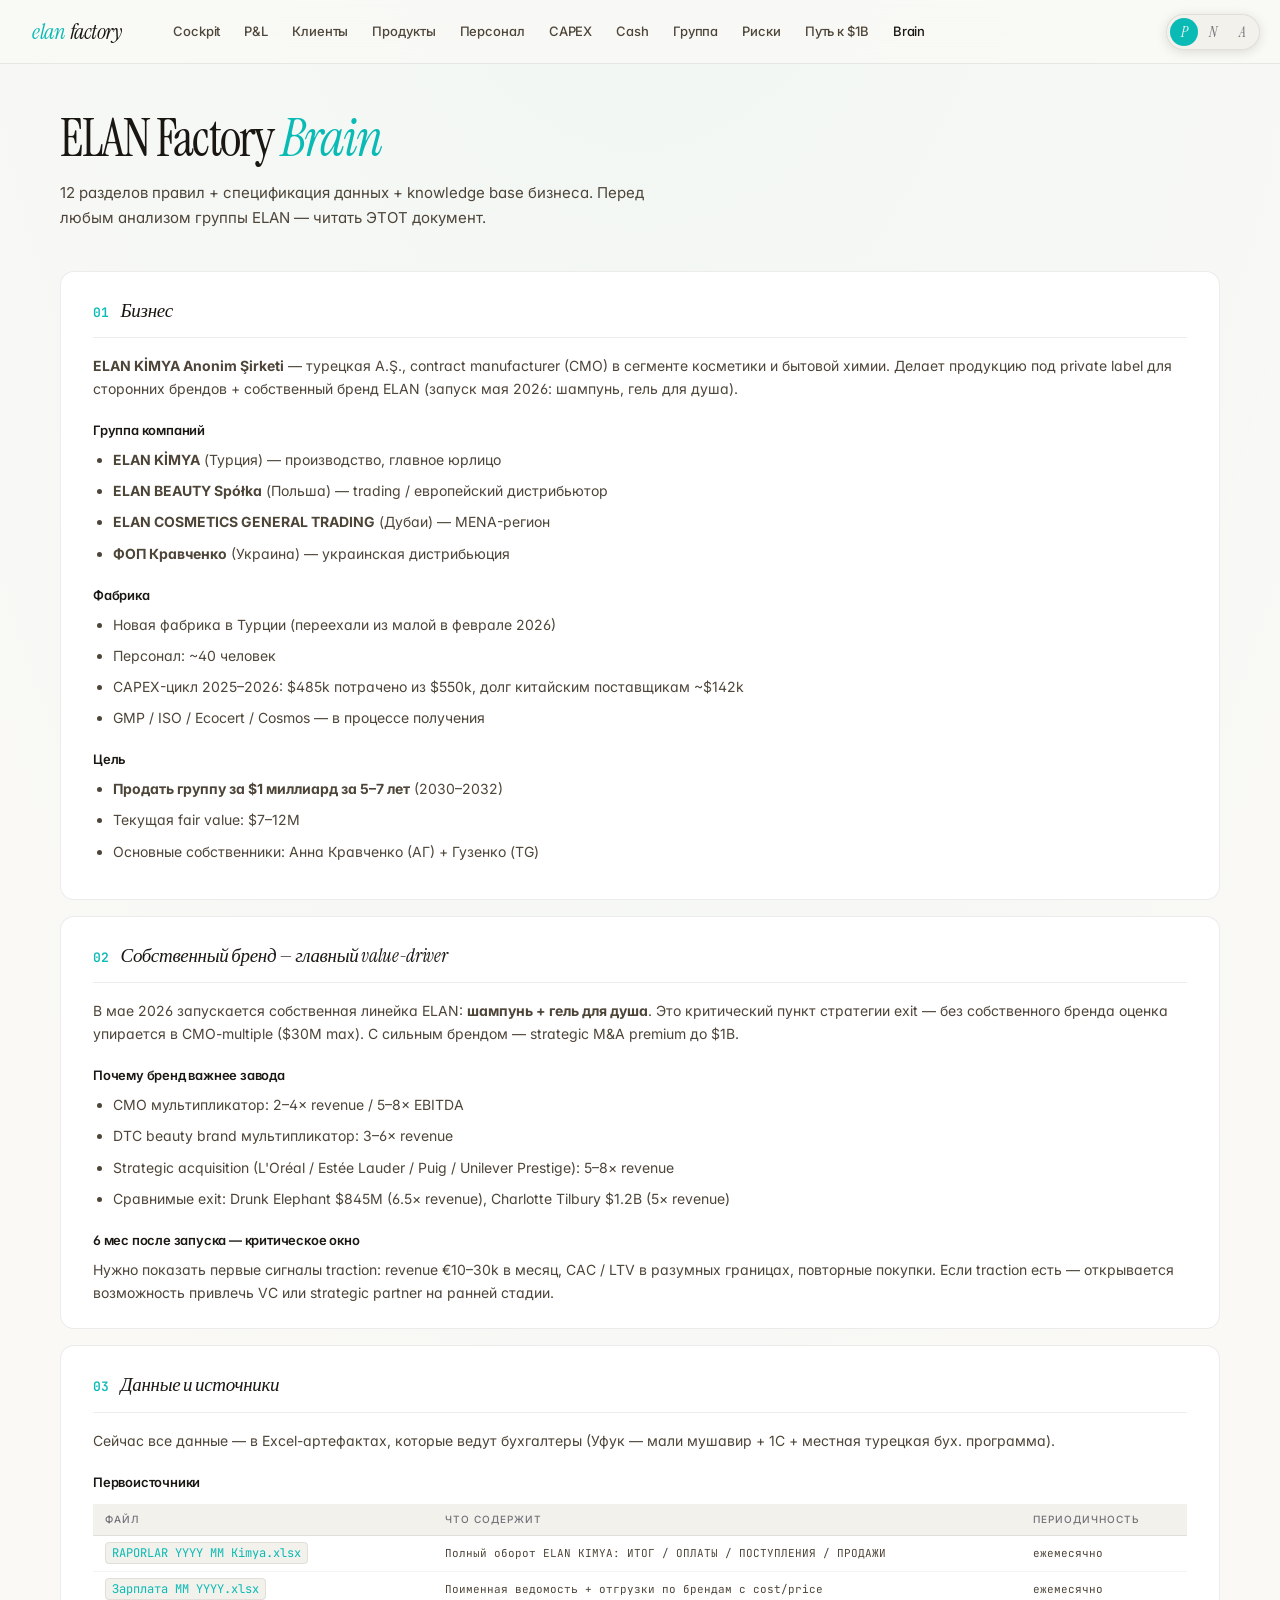
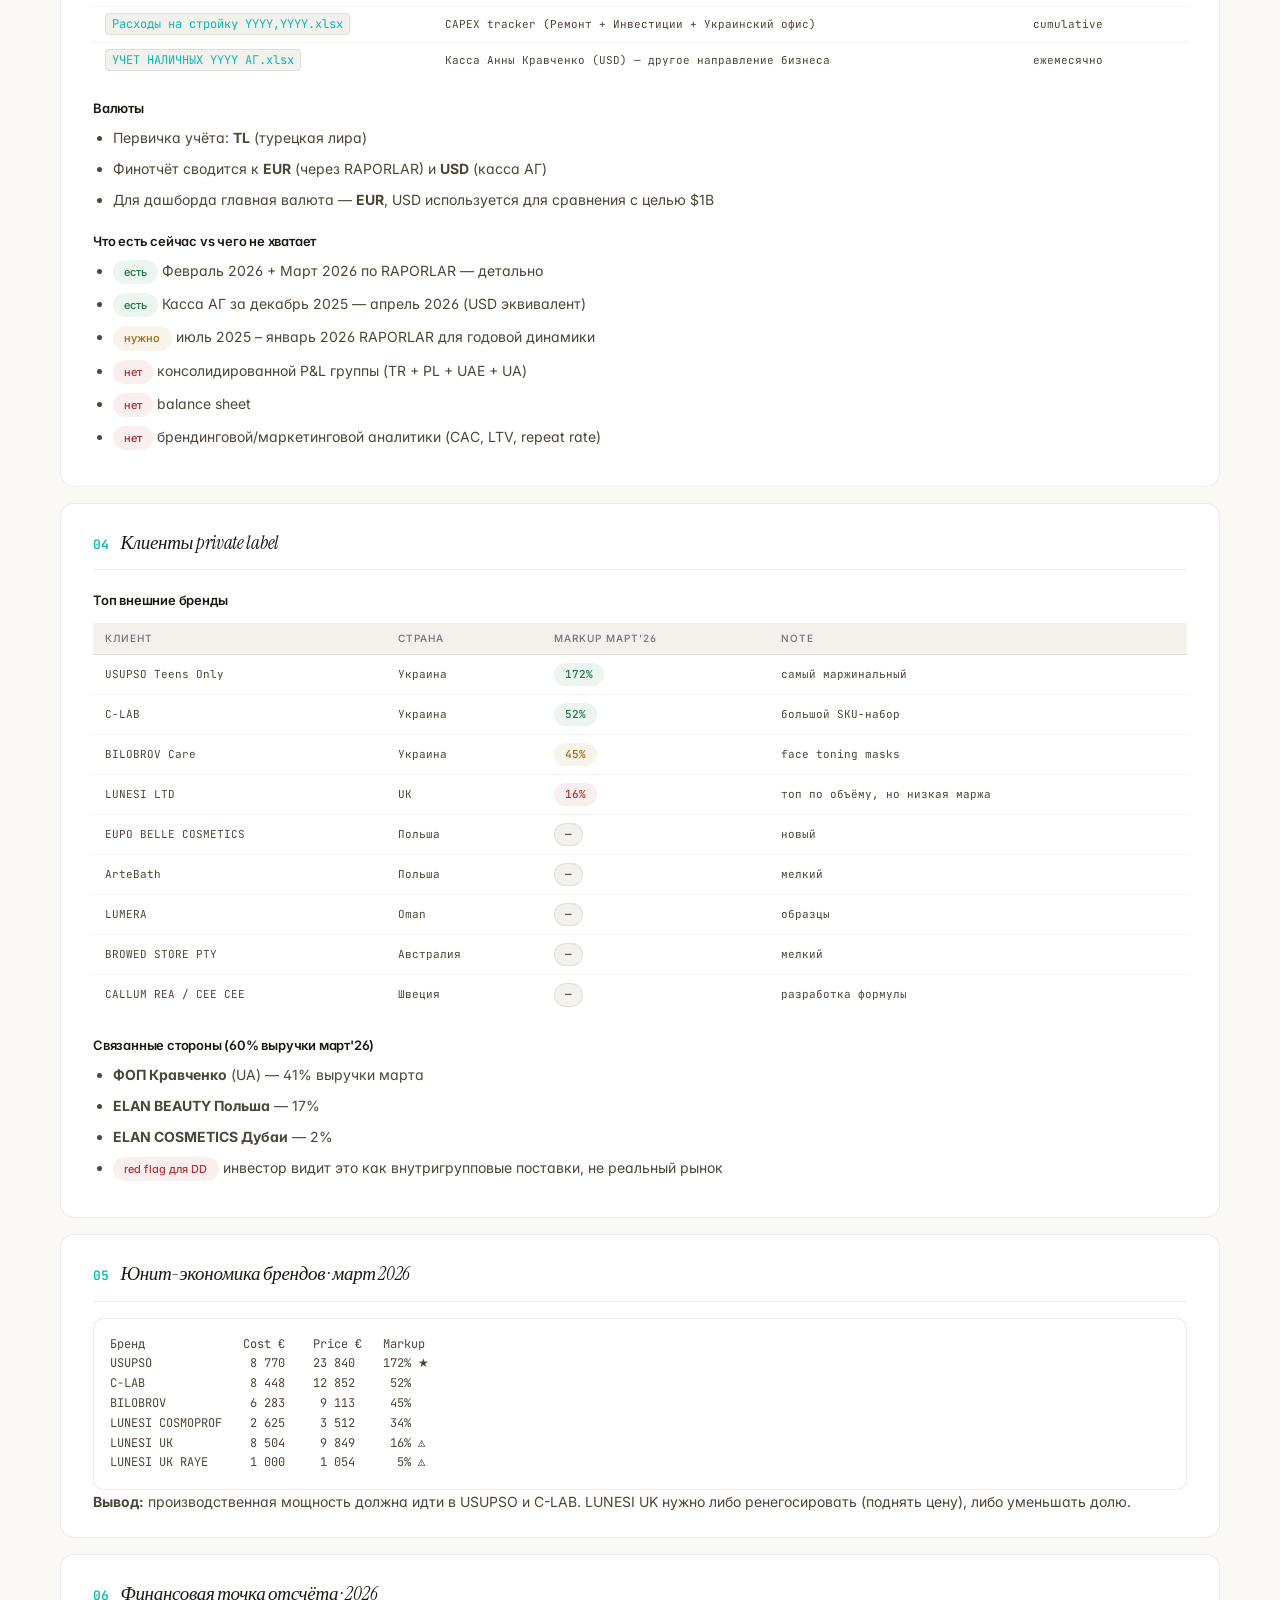
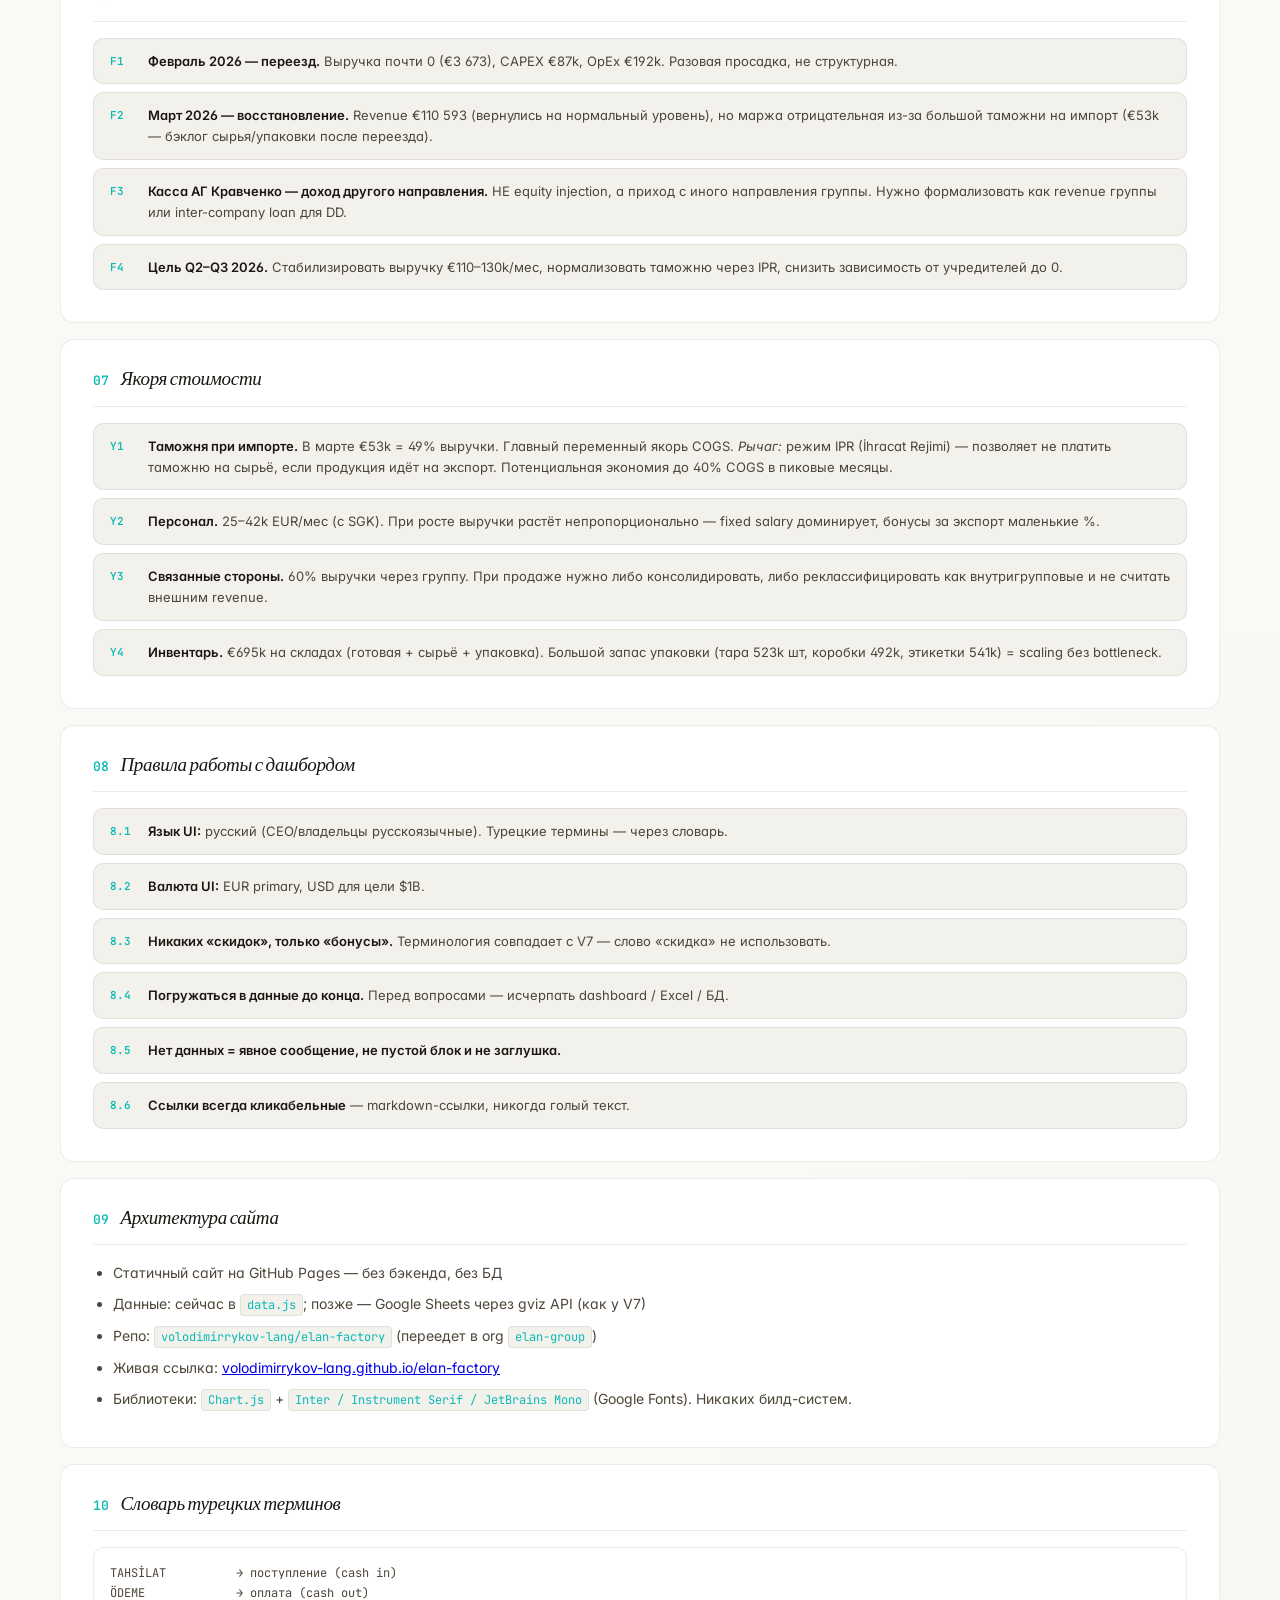
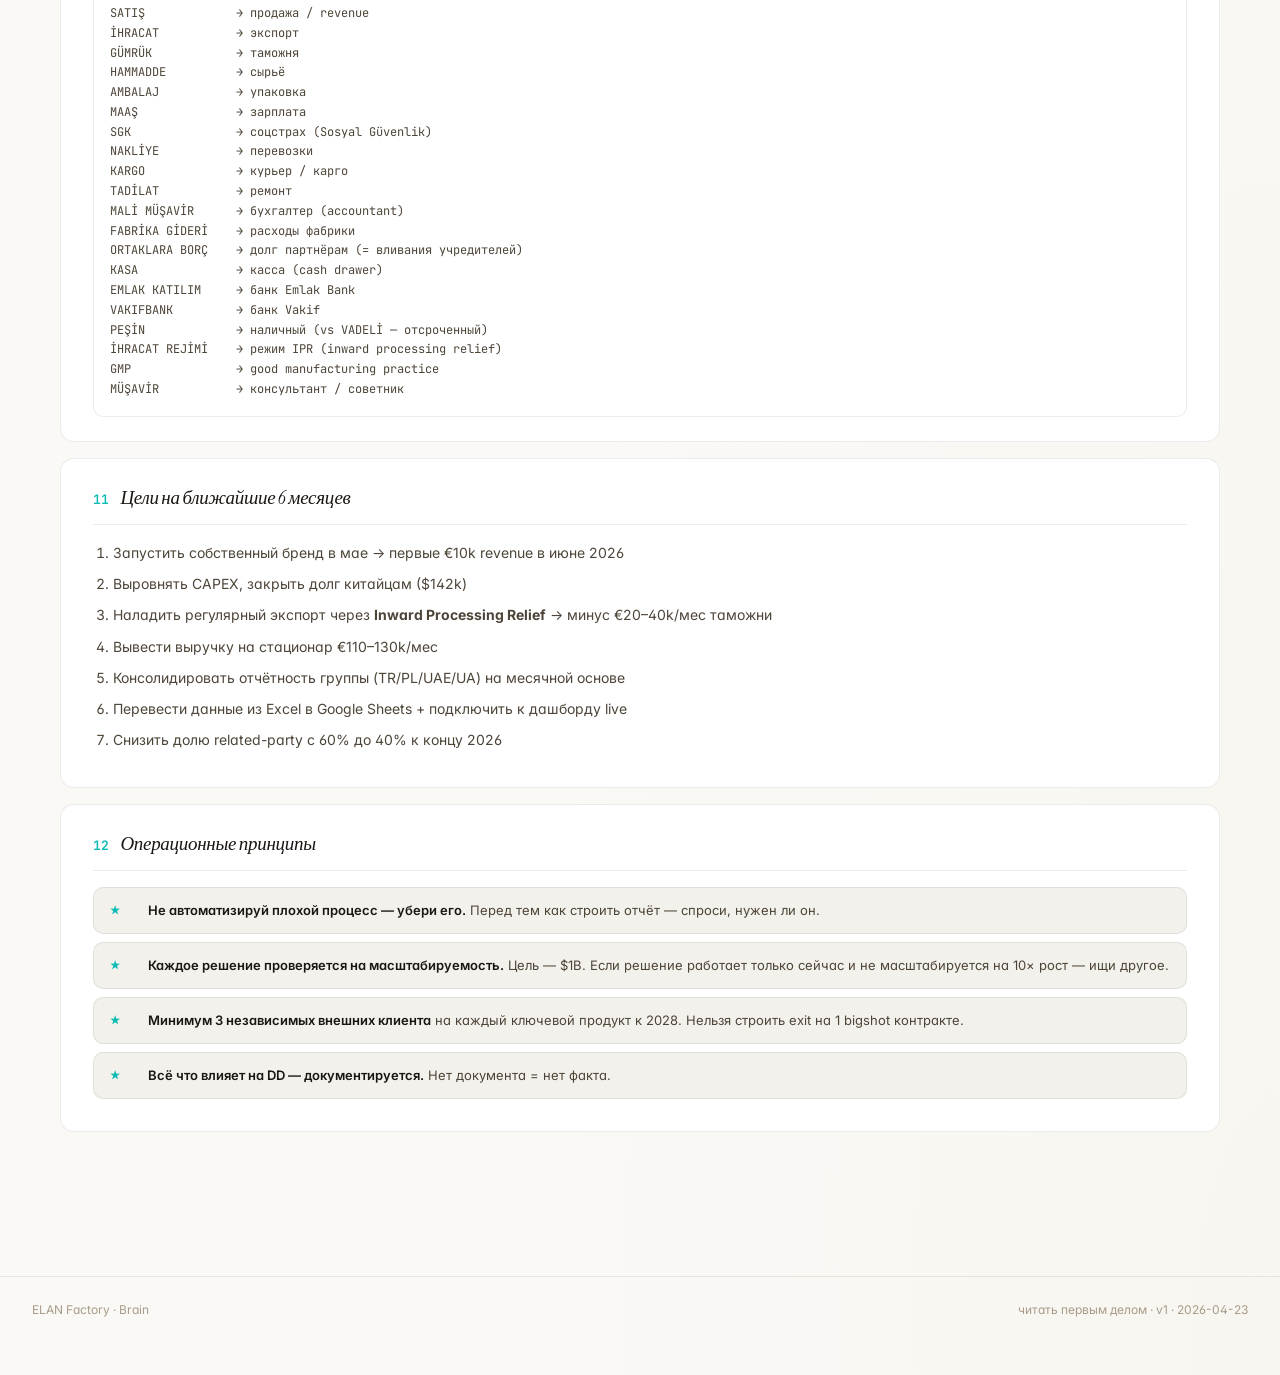
==== commit 80a03035: "Add payroll.html + group.html + risk.html (CFO-level DD-ready pages)" ====
--- a/docs/brain.html
+++ b/docs/brain.html
@@ -19,12 +19,14 @@
     <a href="pnl.html">P&amp;L</a>
     <a href="clients.html">Клиенты</a>
     <a href="products.html">Продукты</a>
+    <a href="payroll.html">Персонал</a>
     <a href="capex.html">CAPEX</a>
     <a href="cashflow.html">Cash</a>
+    <a href="group.html">Группа</a>
+    <a href="risk.html">Риски</a>
     <a href="path.html">Путь к $1B</a>
     <a href="brain.html" class="active">Brain</a>
   </nav>
-  <span class="pill-date">обновлено 2026-04-23</span>
 </header>
 
 <main>
@@ -56,7 +58,6 @@
     <ul>
       <li><strong>Продать группу за $1 миллиард за 5–7 лет</strong> (2030–2032)</li>
       <li>Текущая fair value: $7–12M</li>
-      <li>Доля ключевого пользователя сайта: <strong>7%</strong></li>
       <li>Основные собственники: Анна Кравченко (АГ) + Гузенко (TG)</li>
     </ul>
   </div>
--- a/docs/style.css
+++ b/docs/style.css
@@ -3,49 +3,49 @@
    Sophisticated dark mode with warm neutrals and sage accent */
 
 :root {
-  /* Background layers */
-  --bg: #0a0a0b;
-  --surface: #0f0f11;
-  --surface-2: #161619;
-  --surface-3: #1c1c20;
-  --surface-hover: #1f1f24;
+  /* DEFAULT THEME: Porcelain (light) — warm white + Tiffany blue */
+  --bg: #faf9f6;
+  --surface: #ffffff;
+  --surface-2: #f3f1eb;
+  --surface-3: #ebe8df;
+  --surface-hover: #f6f4ee;
 
   /* Borders */
-  --border: rgba(255, 255, 255, 0.06);
-  --border-strong: rgba(255, 255, 255, 0.10);
-  --border-soft: rgba(255, 255, 255, 0.04);
+  --border: rgba(26, 22, 18, 0.08);
+  --border-strong: rgba(26, 22, 18, 0.14);
+  --border-soft: rgba(26, 22, 18, 0.05);
 
   /* Text */
-  --text: #fafafa;
-  --text-muted: #a1a1aa;
-  --text-dim: #71717a;
-  --text-subtle: #52525b;
-
-  /* Accent — sophisticated sage/teal */
-  --accent: #5eead4;
-  --accent-hover: #2dd4bf;
-  --accent-soft: rgba(94, 234, 212, 0.12);
-  --accent-border: rgba(94, 234, 212, 0.24);
-
-  /* Semantic */
-  --pos: #34d399;
-  --pos-soft: rgba(52, 211, 153, 0.12);
-  --neg: #f87171;
-  --neg-soft: rgba(248, 113, 113, 0.12);
-  --warn: #fbbf24;
-  --warn-soft: rgba(251, 191, 36, 0.12);
-  --info: #60a5fa;
-  --info-soft: rgba(96, 165, 250, 0.12);
-
-  /* Chart palette — curated, muted */
-  --chart-1: #5eead4;
-  --chart-2: #fbbf24;
-  --chart-3: #f87171;
-  --chart-4: #a78bfa;
-  --chart-5: #60a5fa;
-  --chart-6: #fb923c;
-  --chart-7: #c084fc;
-  --chart-8: #9ca3af;
+  --text: #1a1612;
+  --text-muted: #4e4539;
+  --text-dim: #857a6a;
+  --text-subtle: #a89c88;
+
+  /* Accent — Tiffany blue */
+  --accent: #0abab5;
+  --accent-hover: #087a75;
+  --accent-soft: rgba(10, 186, 181, 0.10);
+  --accent-border: rgba(10, 186, 181, 0.24);
+
+  /* Semantic (warm, not neon) */
+  --pos: #1a7a44;
+  --pos-soft: rgba(26, 122, 68, 0.08);
+  --neg: #b03232;
+  --neg-soft: rgba(176, 50, 50, 0.08);
+  --warn: #a66a0a;
+  --warn-soft: rgba(166, 106, 10, 0.08);
+  --info: #1a4a9a;
+  --info-soft: rgba(26, 74, 154, 0.08);
+
+  /* Chart palette — muted, editorial */
+  --chart-1: #0abab5;
+  --chart-2: #c8a35f;
+  --chart-3: #b03232;
+  --chart-4: #6a4d8a;
+  --chart-5: #1a4a9a;
+  --chart-6: #c76b3a;
+  --chart-7: #9a4d7a;
+  --chart-8: #7a7a7a;
 
   /* Typography */
   --font-serif: 'Instrument Serif', 'Fraunces', Georgia, serif;
@@ -92,26 +92,32 @@
   line-height: 1.55;
   min-height: 100vh;
   background-image:
-    radial-gradient(ellipse 80% 50% at 50% -20%, rgba(94, 234, 212, 0.05), transparent),
-    radial-gradient(ellipse 60% 40% at 100% 100%, rgba(251, 191, 36, 0.03), transparent);
+    radial-gradient(ellipse 80% 50% at 50% -20%, rgba(10, 186, 181, 0.05), transparent),
+    radial-gradient(ellipse 60% 40% at 100% 100%, rgba(200, 163, 95, 0.04), transparent);
 }
 
 /* ============ Header ============ */
 
 header {
   position: sticky; top: 0; z-index: 50;
-  background: var(--bg);
+  background: rgba(250, 249, 246, 0.85);
+  backdrop-filter: saturate(180%) blur(16px);
+  -webkit-backdrop-filter: saturate(180%) blur(16px);
   border-bottom: 1px solid var(--border);
-  padding: 0 var(--space-10);
-  height: 72px;
-  display: flex; align-items: center; gap: var(--space-8);
+  padding: 0 var(--space-8);
+  height: 64px;
+  display: flex; align-items: center; gap: var(--space-6);
+}
+
+html[data-theme="noir"] header {
+  background: rgba(10, 10, 11, 0.85);
 }
 
 header .logo {
   font-family: var(--font-serif);
-  font-size: 26px;
+  font-size: 22px;
   font-weight: 400;
-  letter-spacing: -0.8px;
+  letter-spacing: -0.5px;
   color: var(--text);
   font-style: italic;
   text-decoration: none;
@@ -139,13 +145,13 @@
   position: relative;
   color: var(--text-muted);
   text-decoration: none;
-  padding: 0 var(--space-4);
-  height: 72px;
+  padding: 0 var(--space-3);
+  height: 64px;
   display: flex; align-items: center;
   font-size: 13px;
-  font-weight: 400;
+  font-weight: 500;
   transition: color 0.2s ease;
-  letter-spacing: 0.2px;
+  letter-spacing: -0.1px;
   white-space: nowrap;
 }
 
@@ -182,46 +188,52 @@
   padding: var(--space-12) var(--space-10) var(--space-16);
 }
 
+/* DISPLAY h1 — only decorative serif in the whole system.
+   Everything else is sans-serif Inter for readability. */
 h1 {
   font-family: var(--font-serif);
-  font-size: 56px;
+  font-size: 52px;
   font-weight: 400;
-  letter-spacing: -2px;
-  color: var(--text);
-  line-height: 1;
+  letter-spacing: -1.8px;
+  color: var(--text);
+  line-height: 1.02;
   margin-bottom: var(--space-4);
 }
 
-h1 em { font-style: italic; color: var(--accent); }
+h1 em {
+  font-style: italic;
+  color: var(--accent);
+  font-weight: 400;
+}
 
 h2 {
-  font-size: 10.5px;
+  font-family: var(--font-sans);
+  font-size: 12px;
   font-weight: 600;
   color: var(--text-dim);
   text-transform: uppercase;
-  letter-spacing: 2.4px;
+  letter-spacing: 1.6px;
   margin: var(--space-12) 0 var(--space-5);
-  position: relative;
   padding-bottom: var(--space-3);
   border-bottom: 1px solid var(--border);
 }
 
 h3 {
+  font-family: var(--font-sans);
   font-size: 14px;
-  font-weight: 500;
+  font-weight: 600;
   color: var(--text);
   margin-bottom: var(--space-4);
-  letter-spacing: -0.2px;
+  letter-spacing: -0.1px;
 }
 
 .subtitle {
+  font-family: var(--font-sans);
   color: var(--text-muted);
-  font-size: 16px;
+  font-size: 15px;
   line-height: 1.65;
-  margin-bottom: var(--space-12);
+  margin-bottom: var(--space-10);
   max-width: 68ch;
-  font-family: var(--font-serif);
-  font-style: italic;
   font-weight: 400;
 }
 
@@ -280,7 +292,7 @@
   background: var(--surface);
   border: 1px solid var(--border);
   border-radius: var(--radius-lg);
-  padding: var(--space-8);
+  padding: var(--space-6);
   transition: border-color 0.2s ease;
 }
 
@@ -307,26 +319,34 @@
 .kpi:hover { border-color: var(--border-strong); background: var(--surface-2); }
 
 .kpi .label {
+  font-family: var(--font-sans);
   color: var(--text-dim);
-  font-size: 10px;
-  font-weight: 600;
+  font-size: 11px;
+  font-weight: 500;
   text-transform: uppercase;
-  letter-spacing: 1.6px;
+  letter-spacing: 1px;
   margin-bottom: var(--space-3);
 }
 
+/* KPI numbers: sans-serif tabular — finance data must be unambiguous */
 .kpi .value {
-  font-family: var(--font-serif);
-  font-size: 40px;
-  font-weight: 400;
-  letter-spacing: -1.2px;
-  color: var(--text);
-  line-height: 1;
+  font-family: var(--font-sans);
+  font-size: 30px;
+  font-weight: 500;
+  letter-spacing: -0.8px;
+  color: var(--text);
+  line-height: 1.1;
   font-variant-numeric: tabular-nums;
-  font-feature-settings: 'tnum';
-}
-
-.kpi .sub { color: var(--text-dim); font-size: 12px; margin-top: var(--space-3); line-height: 1.5; }
+  font-feature-settings: 'tnum', 'cv11';
+}
+
+.kpi .sub {
+  font-family: var(--font-sans);
+  color: var(--text-dim);
+  font-size: 12px;
+  margin-top: var(--space-3);
+  line-height: 1.5;
+}
 
 .pos { color: var(--pos); }
 .neg { color: var(--neg); }
--- a/docs/style-themes.css
+++ b/docs/style-themes.css
@@ -1,86 +1,55 @@
-/* ELAN Factory — theme overrides via data-theme attribute
-   Base (noir) defined in style.css :root
-   Applies when html[data-theme="tiffany|atelier"] is set */
+/* ELAN Factory — theme overrides
+   Default theme = Porcelain (light) defined in style.css :root
+   Switch to noir (dark) or atelier (editorial) via data-theme attribute */
 
 /* ============================================================
-   THEME · PORCELAIN (Tiffany-inspired, light editorial luxury)
-   Warm white + Tiffany blue + Fraunces serif
+   THEME · NOIR (sophisticated dark)
    ============================================================ */
 
-html[data-theme="porcelain"] {
-  --bg: #faf8f3;
-  --surface: #ffffff;
-  --surface-2: #f2efe7;
-  --surface-3: #ebe7dc;
-  --surface-hover: #f6f3ec;
-
-  --border: rgba(26, 22, 18, 0.08);
-  --border-strong: rgba(26, 22, 18, 0.14);
-  --border-soft: rgba(26, 22, 18, 0.05);
-
-  --text: #1a1612;
-  --text-muted: #4a4239;
-  --text-dim: #7c7264;
-  --text-subtle: #a39889;
-
-  --accent: #0abab5;        /* Tiffany blue */
-  --accent-hover: #087a75;
-  --accent-soft: rgba(10, 186, 181, 0.10);
-  --accent-border: rgba(10, 186, 181, 0.24);
-
-  --pos: #1a7a44;
-  --pos-soft: rgba(26, 122, 68, 0.08);
-  --neg: #b03232;
-  --neg-soft: rgba(176, 50, 50, 0.08);
-  --warn: #a66a0a;
-  --warn-soft: rgba(166, 106, 10, 0.08);
-  --info: #1a4a9a;
-  --info-soft: rgba(26, 74, 154, 0.08);
-
-  --chart-1: #0abab5;
-  --chart-2: #c8a35f;
-  --chart-3: #b03232;
-  --chart-4: #6a4d8a;
-  --chart-5: #1a4a9a;
-  --chart-6: #c76b3a;
-  --chart-7: #9a4d7a;
-  --chart-8: #7a7a7a;
-
-  --font-serif: 'Fraunces', 'Instrument Serif', Georgia, serif;
-}
-
-html[data-theme="porcelain"] body {
+html[data-theme="noir"] {
+  --bg: #0a0a0b;
+  --surface: #0f0f11;
+  --surface-2: #161619;
+  --surface-3: #1c1c20;
+  --surface-hover: #1f1f24;
+
+  --border: rgba(255, 255, 255, 0.06);
+  --border-strong: rgba(255, 255, 255, 0.10);
+  --border-soft: rgba(255, 255, 255, 0.04);
+
+  --text: #fafafa;
+  --text-muted: #a1a1aa;
+  --text-dim: #71717a;
+  --text-subtle: #52525b;
+
+  --accent: #5eead4;
+  --accent-hover: #2dd4bf;
+  --accent-soft: rgba(94, 234, 212, 0.12);
+  --accent-border: rgba(94, 234, 212, 0.24);
+
+  --pos: #34d399;
+  --pos-soft: rgba(52, 211, 153, 0.12);
+  --neg: #f87171;
+  --neg-soft: rgba(248, 113, 113, 0.12);
+  --warn: #fbbf24;
+  --warn-soft: rgba(251, 191, 36, 0.12);
+  --info: #60a5fa;
+  --info-soft: rgba(96, 165, 250, 0.12);
+
+  --chart-1: #5eead4;
+  --chart-2: #fbbf24;
+  --chart-3: #f87171;
+  --chart-4: #a78bfa;
+  --chart-5: #60a5fa;
+  --chart-6: #fb923c;
+  --chart-7: #c084fc;
+  --chart-8: #9ca3af;
+}
+
+html[data-theme="noir"] body {
   background-image:
-    radial-gradient(ellipse 80% 50% at 50% -20%, rgba(10, 186, 181, 0.06), transparent),
-    radial-gradient(ellipse 60% 40% at 100% 100%, rgba(200, 163, 95, 0.05), transparent);
-}
-
-html[data-theme="porcelain"] header {
-  background: rgba(250, 248, 243, 0.88);
-}
-
-html[data-theme="porcelain"] .kpi::before {
-  background: linear-gradient(90deg, transparent, rgba(0, 0, 0, 0.06), transparent);
-}
-
-html[data-theme="porcelain"] h1 {
-  font-weight: 400;
-  letter-spacing: -1.5px;
-}
-
-html[data-theme="porcelain"] tr:hover td {
-  background: rgba(10, 186, 181, 0.03);
-}
-
-html[data-theme="porcelain"] .pill-date,
-html[data-theme="porcelain"] .pill {
-  box-shadow: 0 1px 2px rgba(0, 0, 0, 0.04);
-}
-
-html[data-theme="porcelain"] .card,
-html[data-theme="porcelain"] .kpi,
-html[data-theme="porcelain"] .section {
-  box-shadow: 0 1px 3px rgba(26, 22, 18, 0.04);
+    radial-gradient(ellipse 80% 50% at 50% -20%, rgba(94, 234, 212, 0.05), transparent),
+    radial-gradient(ellipse 60% 40% at 100% 100%, rgba(251, 191, 36, 0.03), transparent);
 }
 
 /* ============================================================
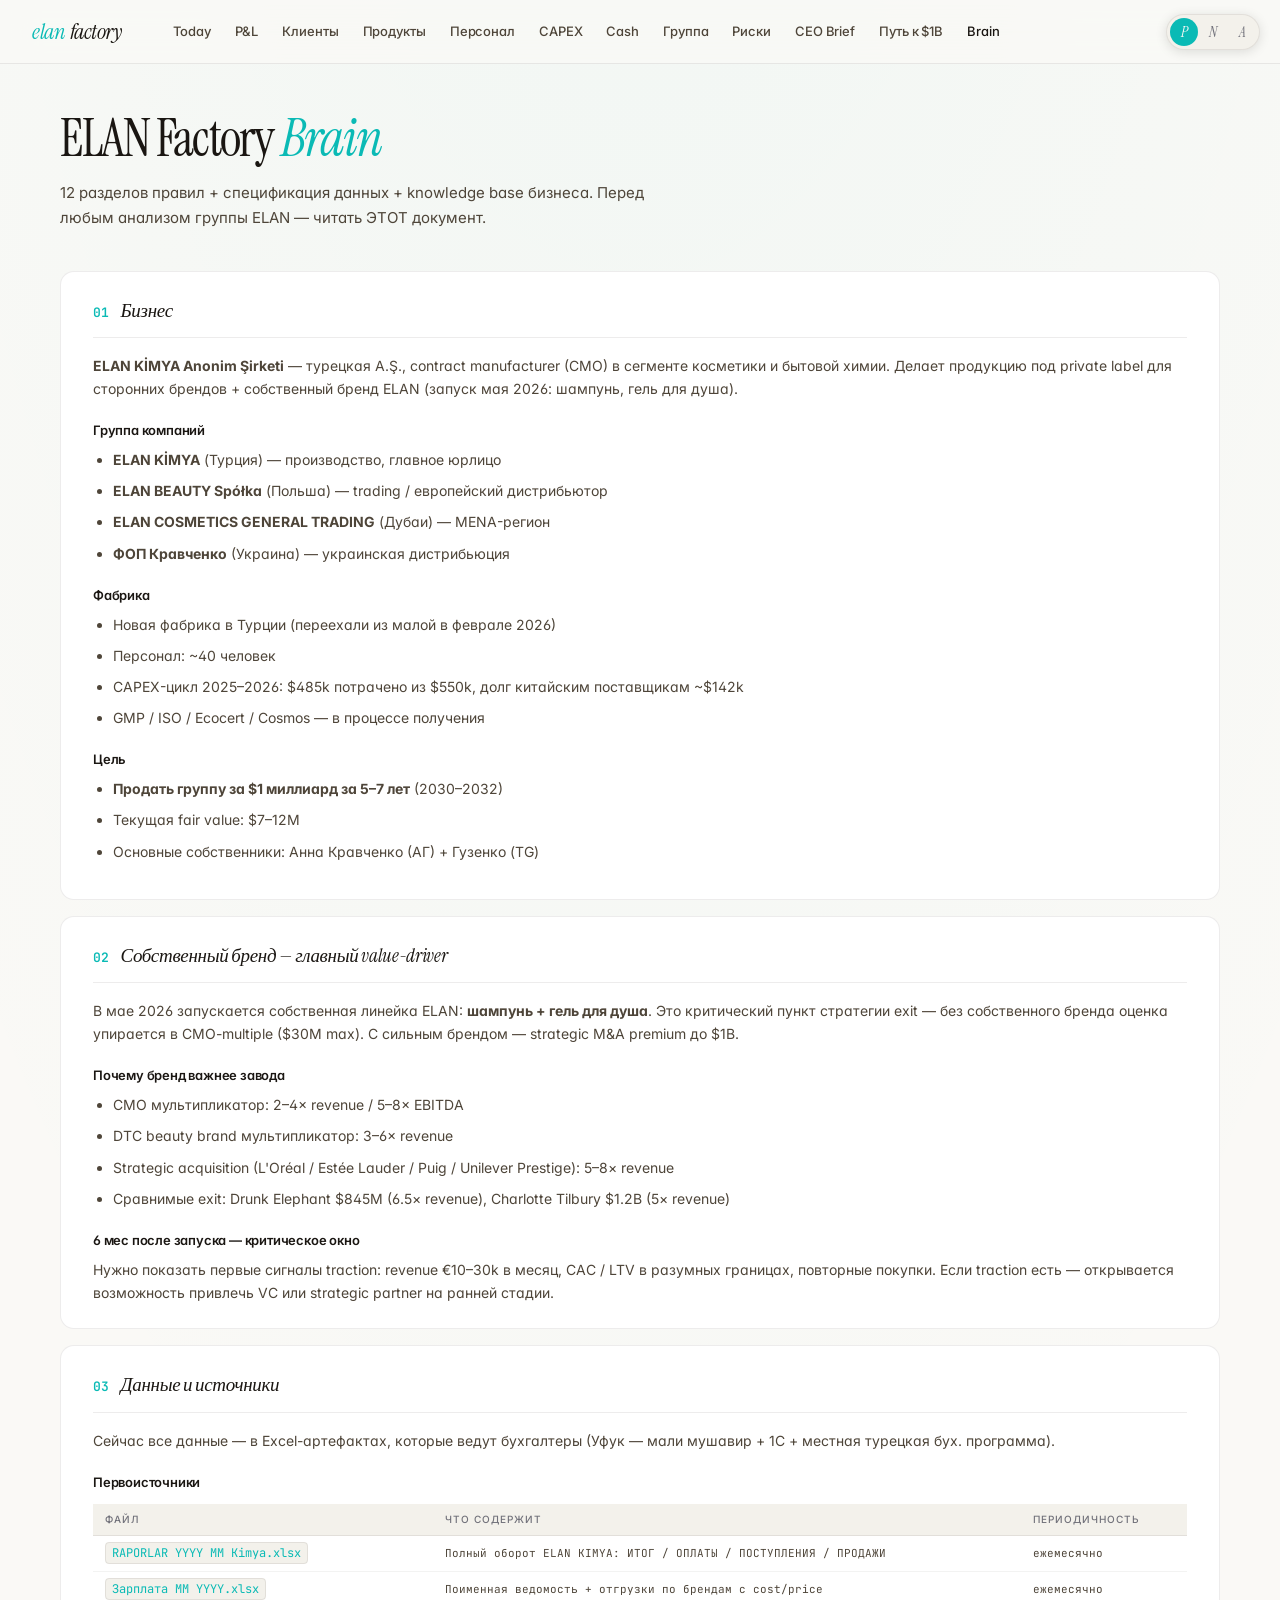
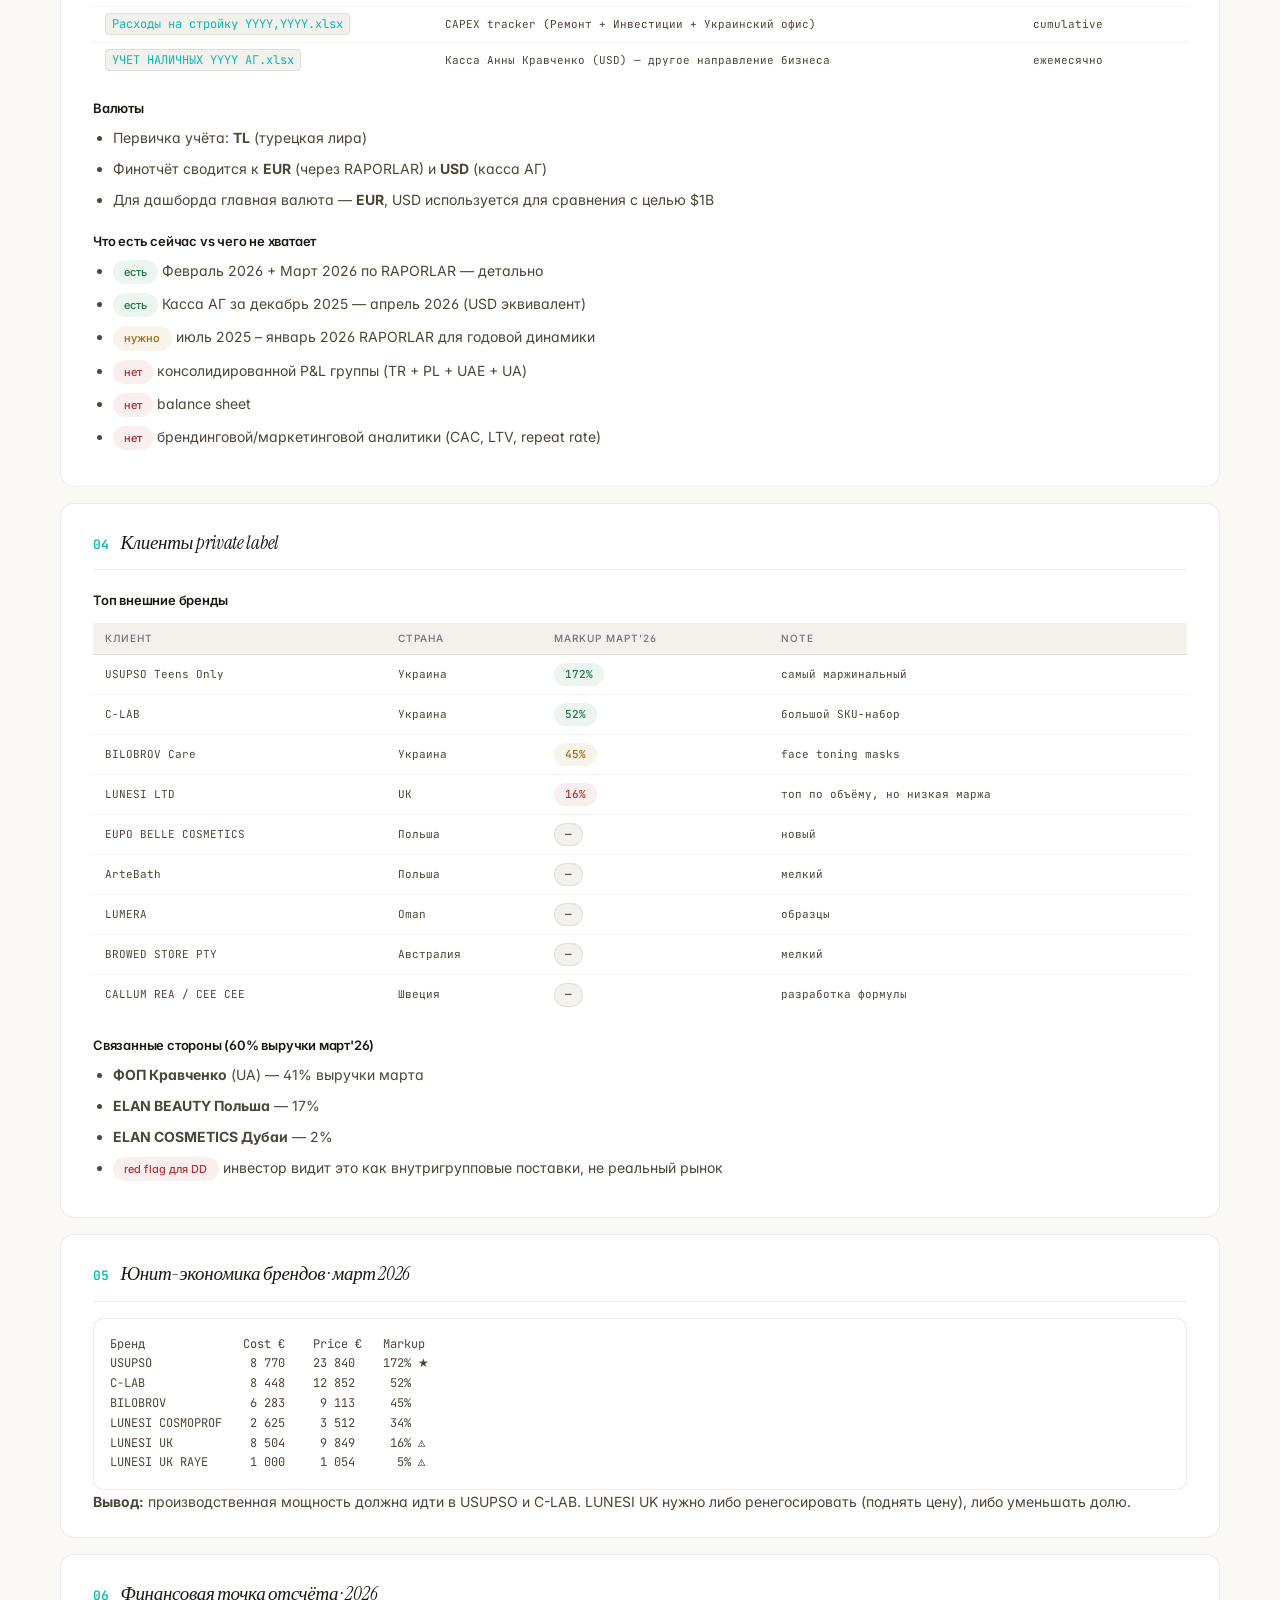
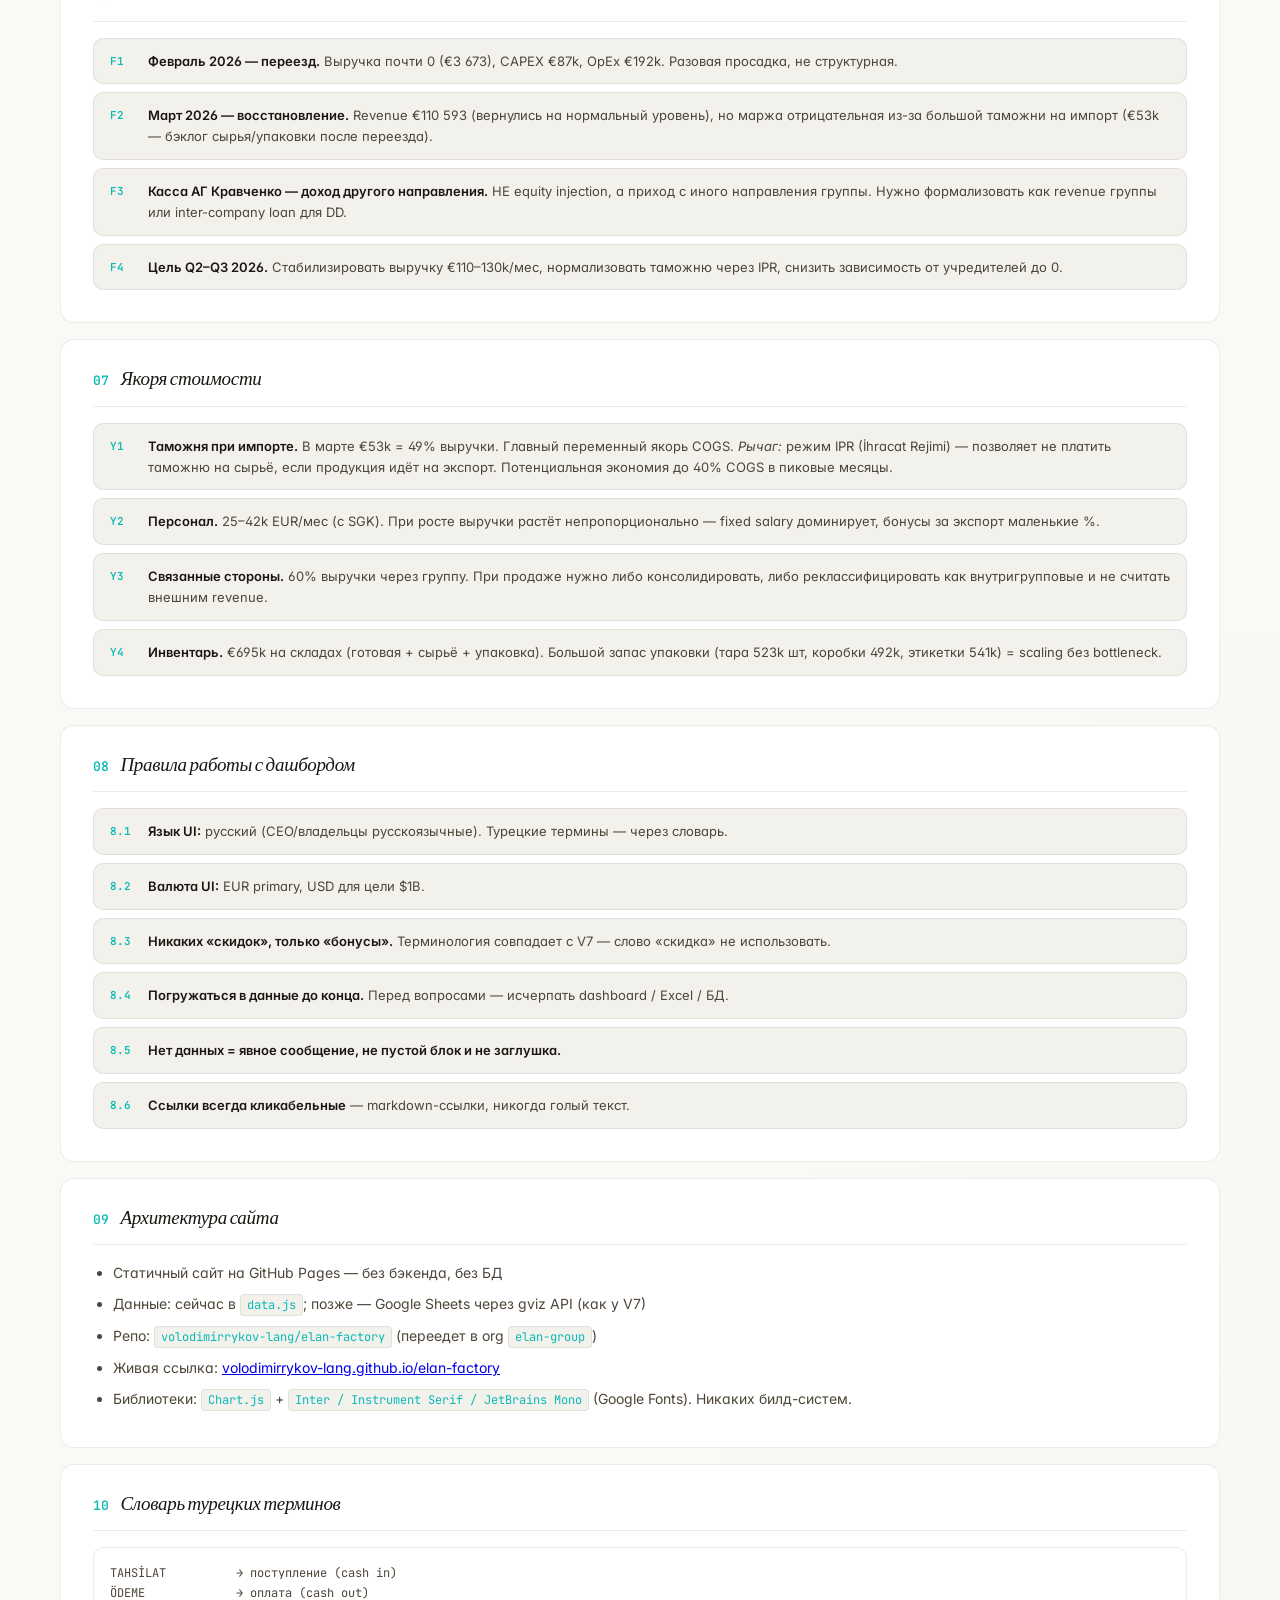
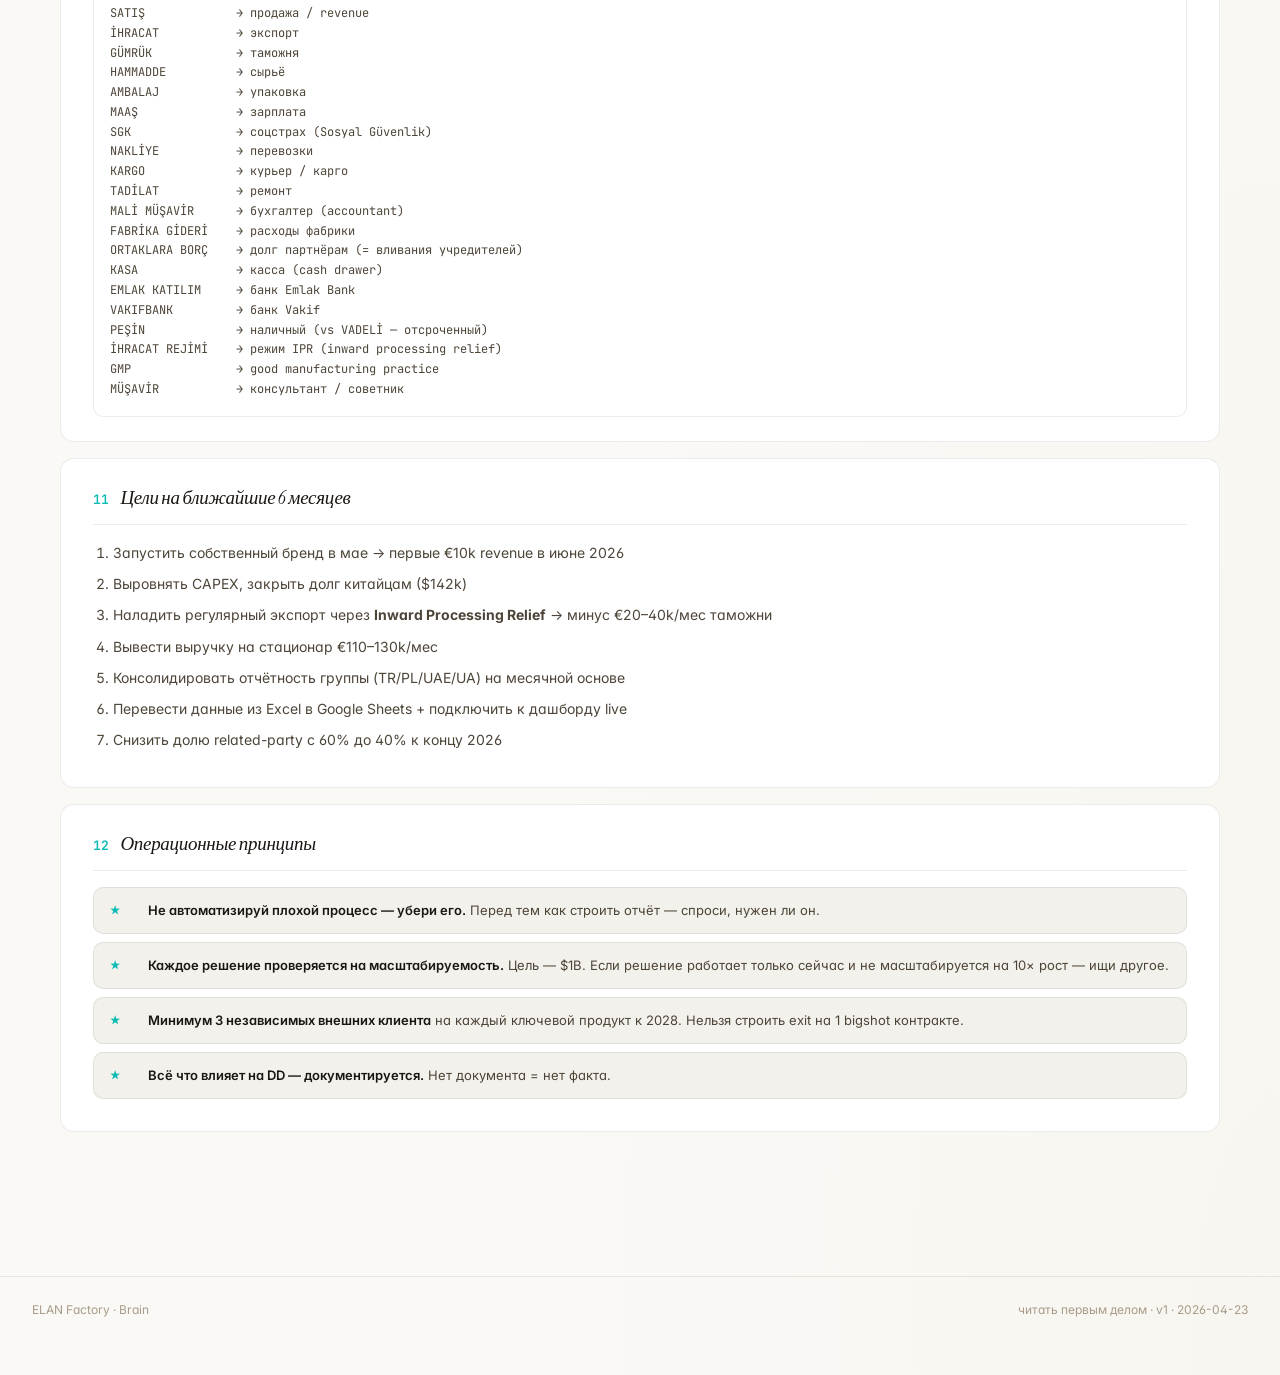
==== commit d2b46c57: "Rename Cockpit → Today, remove target/valuation KPIs, fix $1B formula in scenario cards" ====
--- a/docs/brain.html
+++ b/docs/brain.html
@@ -15,7 +15,7 @@
 <header>
   <a class="logo" href="index.html"><em>elan</em> factory</a>
   <nav>
-    <a href="index.html">Cockpit</a>
+    <a href="index.html">Today</a>
     <a href="pnl.html">P&amp;L</a>
     <a href="clients.html">Клиенты</a>
     <a href="products.html">Продукты</a>
@@ -24,6 +24,7 @@
     <a href="cashflow.html">Cash</a>
     <a href="group.html">Группа</a>
     <a href="risk.html">Риски</a>
+    <a href="ceo.html">CEO Brief</a>
     <a href="path.html">Путь к $1B</a>
     <a href="brain.html" class="active">Brain</a>
   </nav>
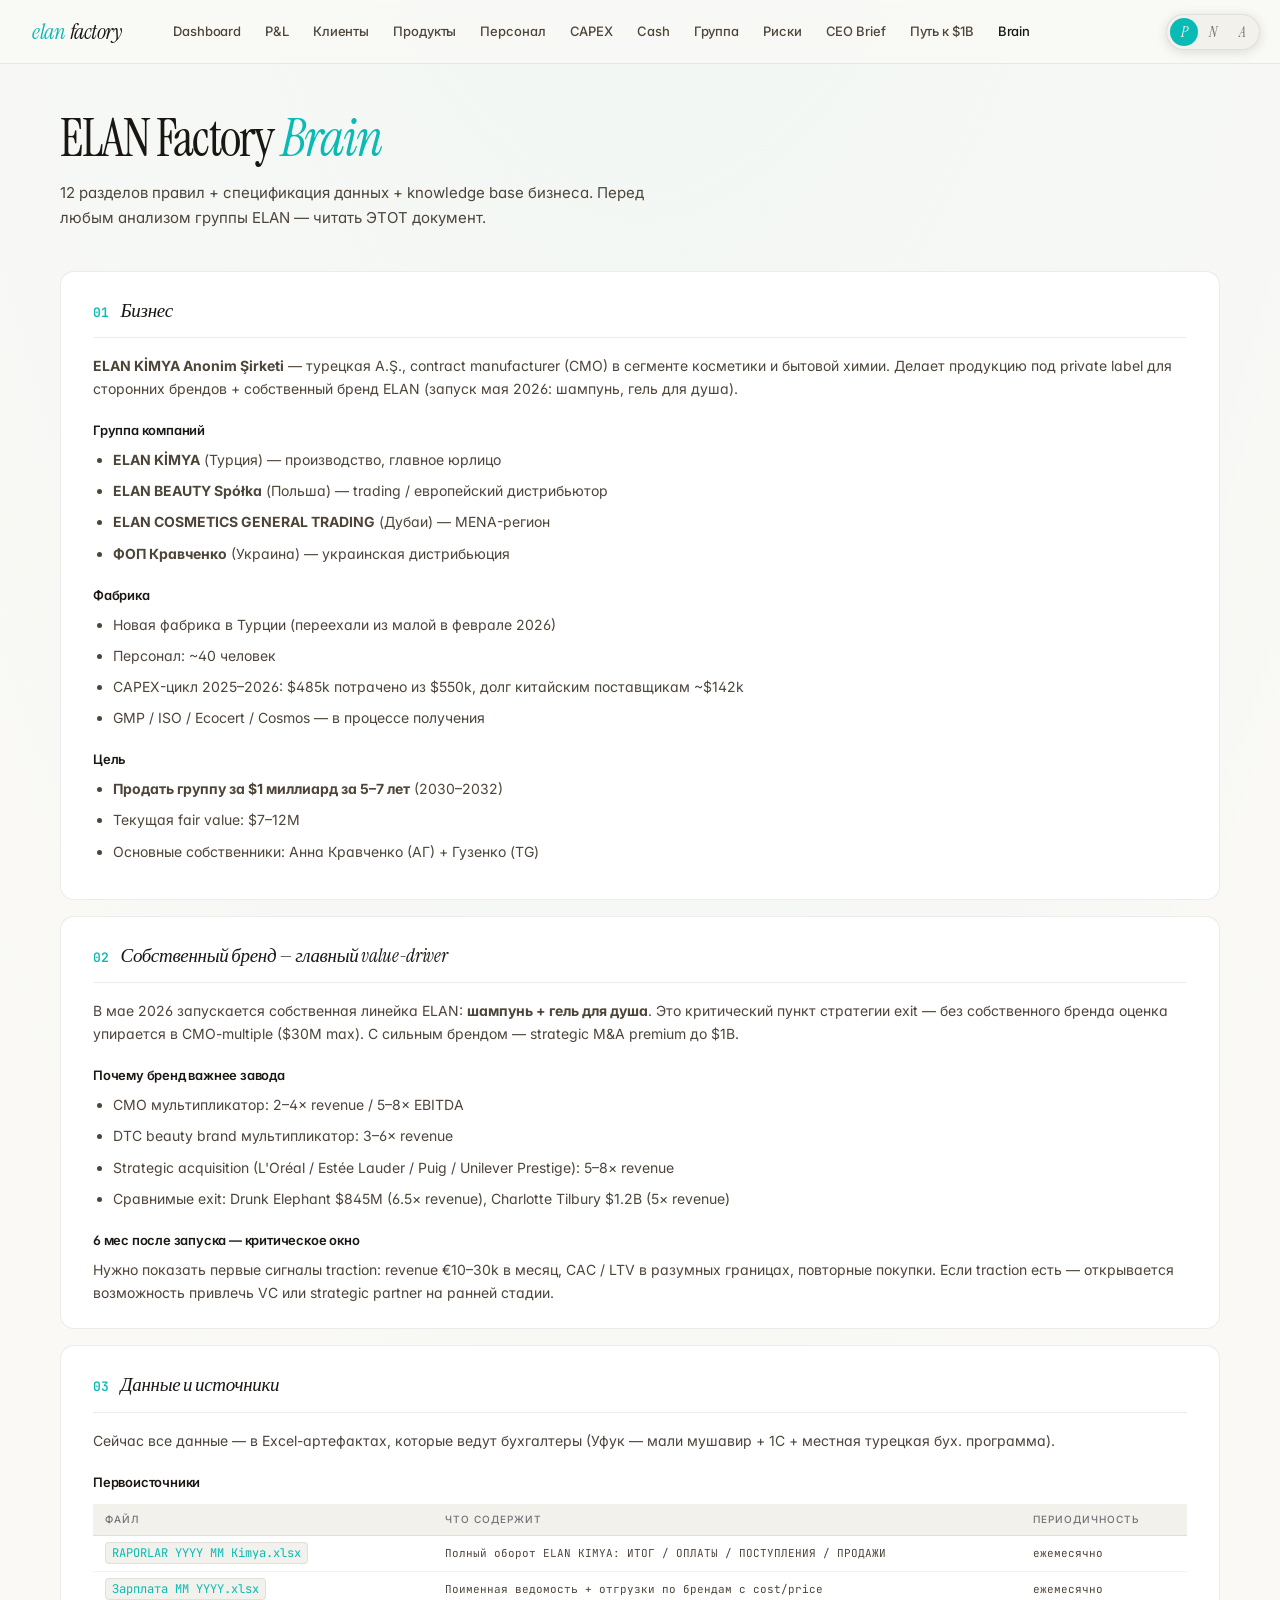
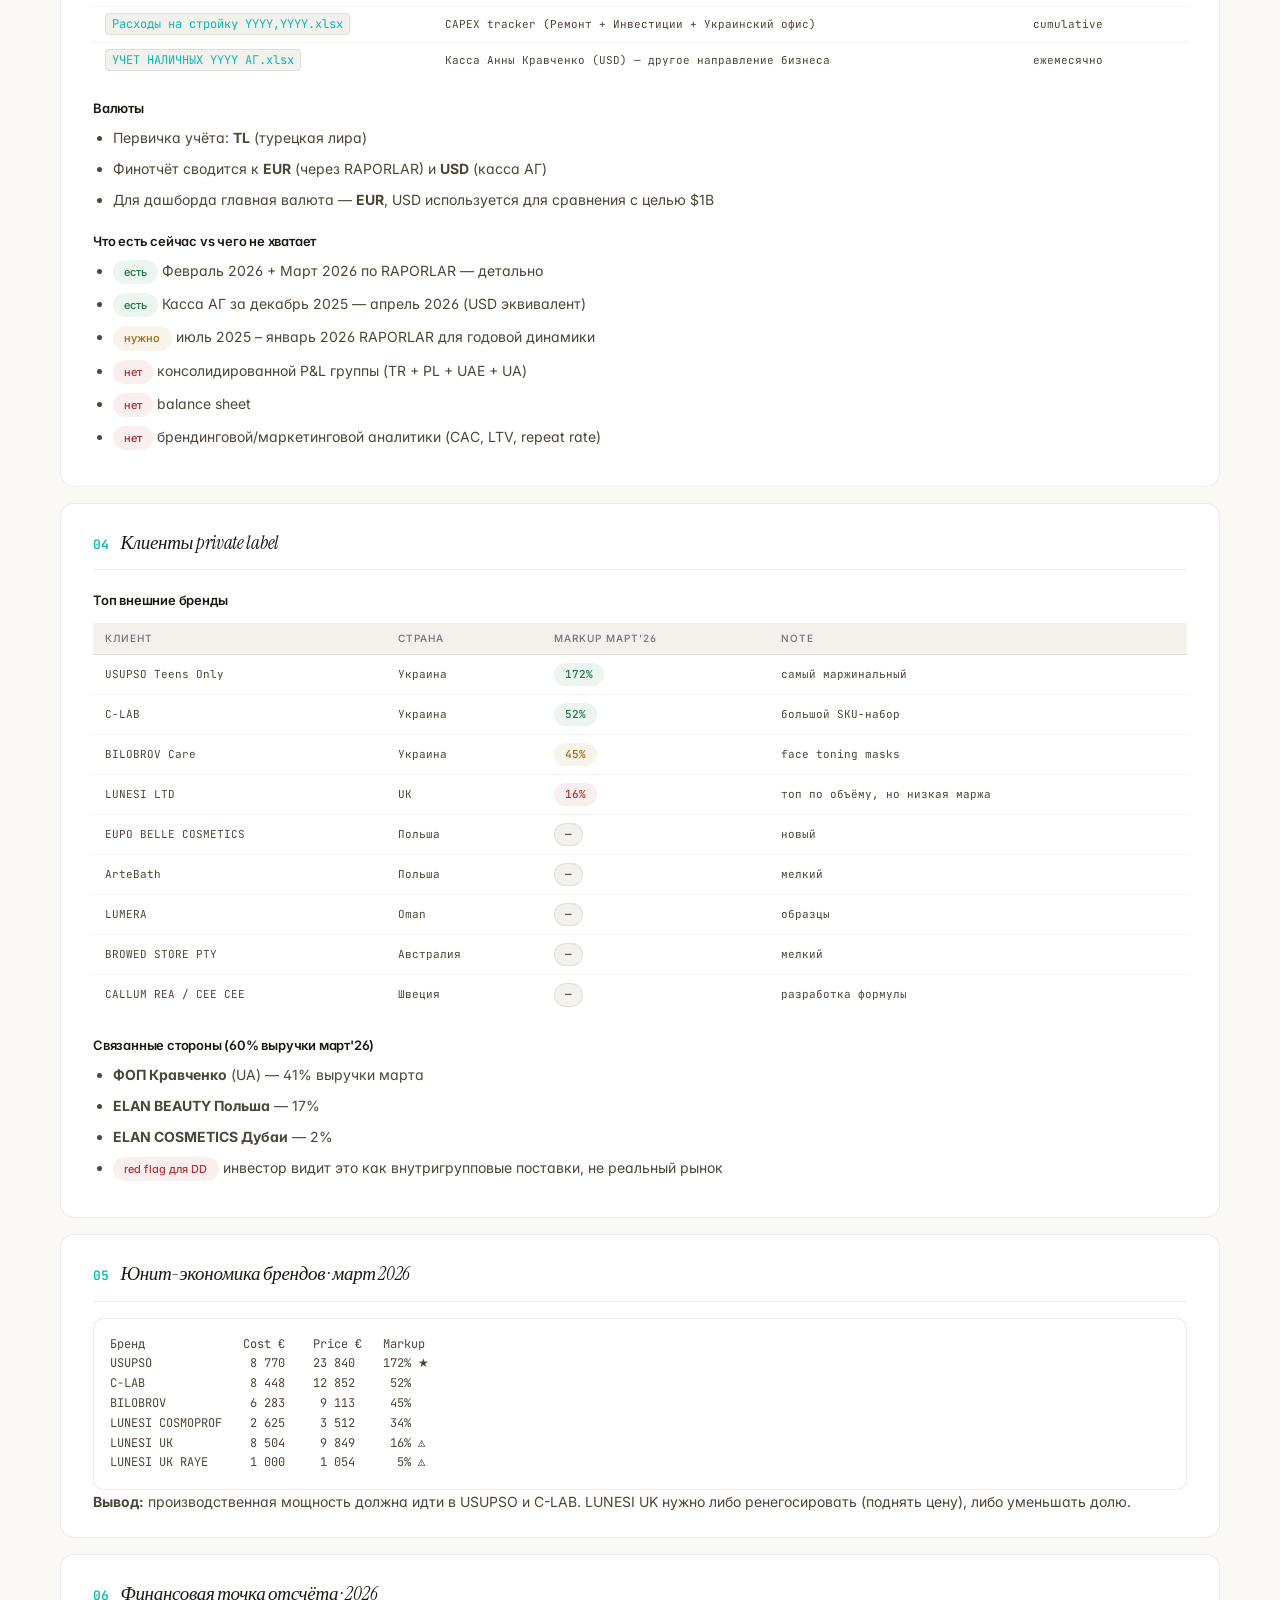
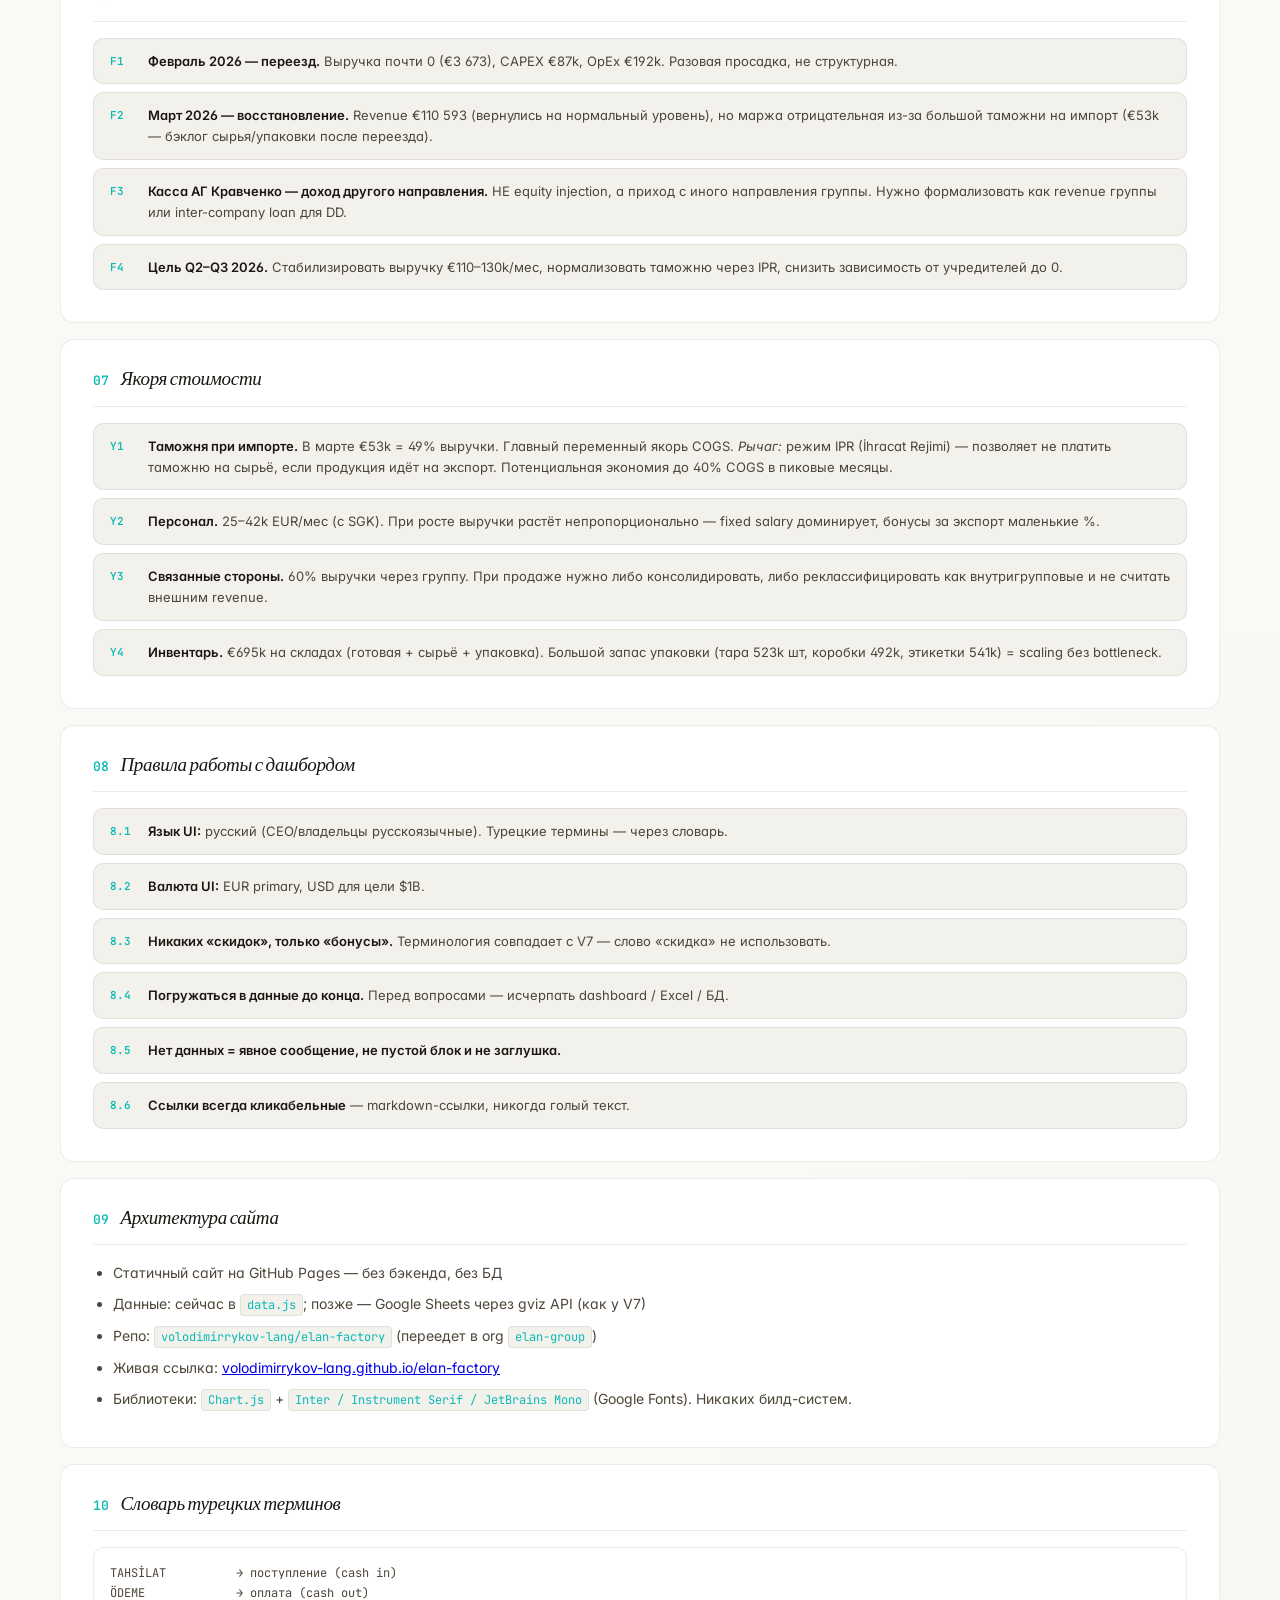
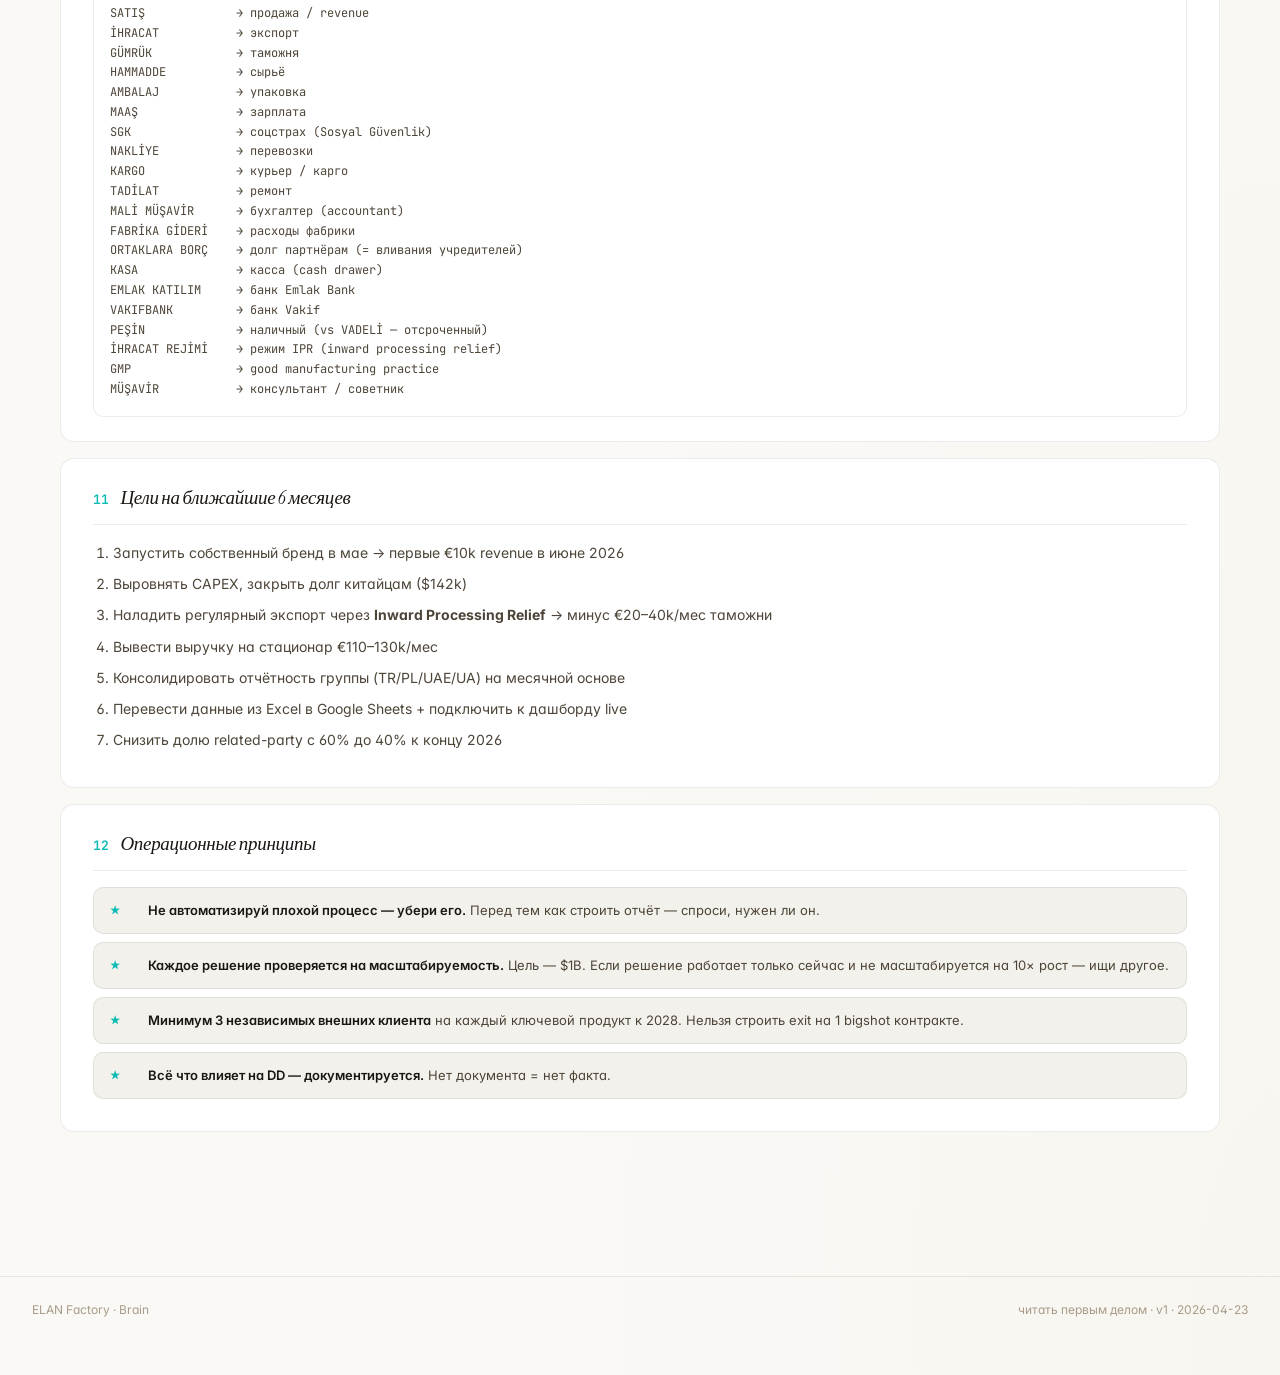
==== commit 11b3eab5: "Rename Today → Dashboard" ====
--- a/docs/brain.html
+++ b/docs/brain.html
@@ -15,7 +15,7 @@
 <header>
   <a class="logo" href="index.html"><em>elan</em> factory</a>
   <nav>
-    <a href="index.html">Today</a>
+    <a href="index.html">Dashboard</a>
     <a href="pnl.html">P&amp;L</a>
     <a href="clients.html">Клиенты</a>
     <a href="products.html">Продукты</a>
